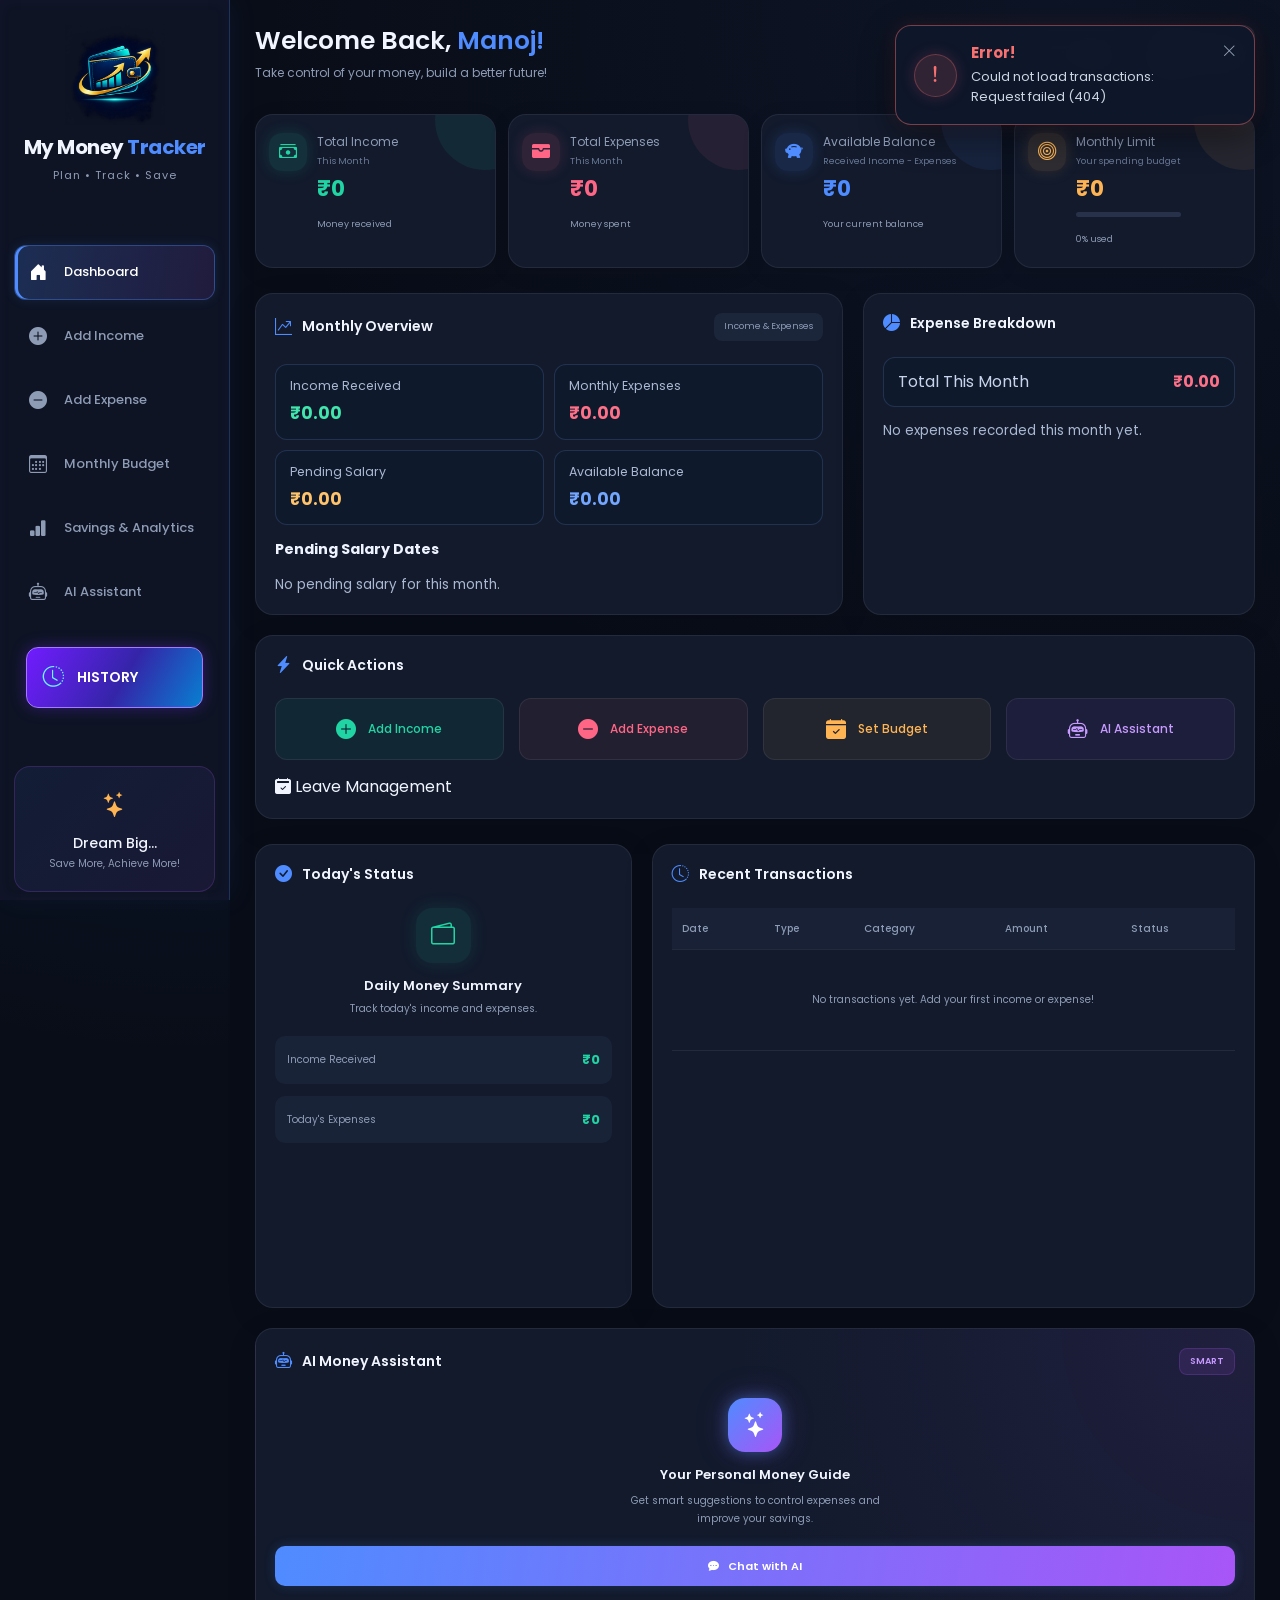
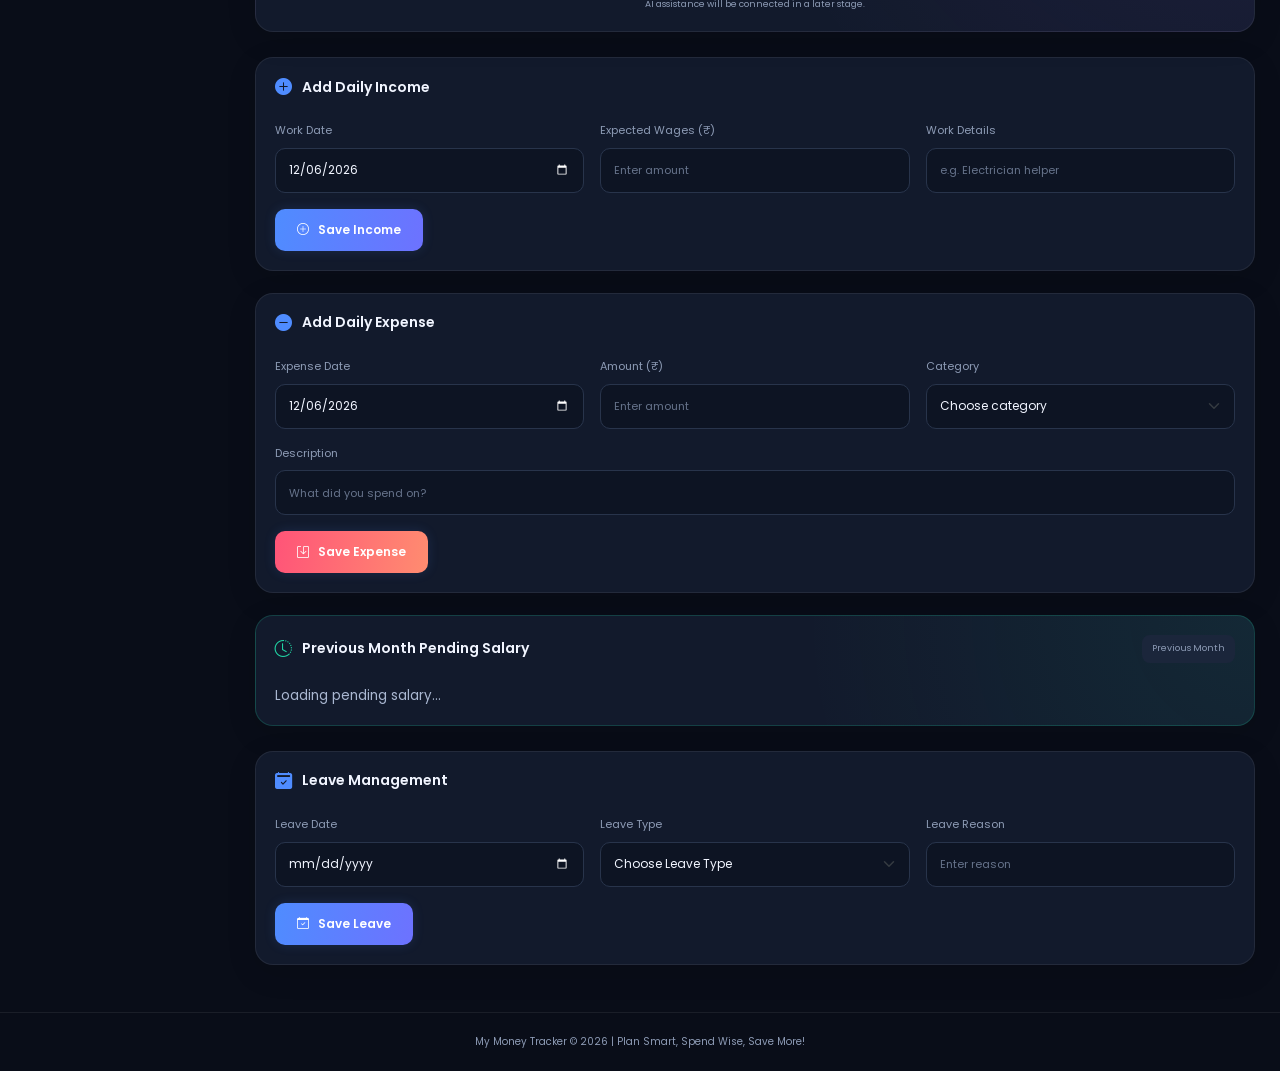
==== index.html @ 8c8cde52 "Update index.html" ====
<!DOCTYPE html>
<html lang="en">

<head>
    <meta charset="UTF-8">
    <meta name="viewport" content="width=device-width, initial-scale=1.0">

    <title>My Money Tracker</title>

    <!-- Website tab icon -->
    <link rel="icon" type="image/png" href="favicon.png">

    <!-- Bootstrap CSS -->
    <link href="https://cdn.jsdelivr.net/npm/bootstrap@5.3.3/dist/css/bootstrap.min.css" rel="stylesheet">

    <!-- Bootstrap Icons -->
    <link rel="stylesheet" href="https://cdn.jsdelivr.net/npm/bootstrap-icons@1.11.3/font/bootstrap-icons.min.css">

    <!-- Custom CSS -->
    <link rel="stylesheet" href="style.css">

    <!-- Sidebar logo styling -->
    <style>
        .brand-logo {
            display: block;
            width: 100px;
            height: 100px;
            max-width: 100%;
            object-fit: contain;
            margin: 0 auto 10px;
        }
    </style>
</head>

<body>

    <div class="app-container">

        <!-- SIDEBAR -->
        <aside class="sidebar">

            <div class="brand">
                <img src="logo.png" alt="My Money Tracker Logo" class="brand-logo">
                <h2>My Money <span>Tracker</span></h2>
                <p>Plan • Track • Save</p>
            </div>

            <nav class="sidebar-nav">

                <a href="#dashboard" class="nav-link active">
                    <i class="bi bi-house-door-fill"></i>
                    <span>Dashboard</span>
                </a>

                <a href="#income" class="nav-link">
                    <i class="bi bi-plus-circle-fill"></i>
                    <span>Add Income</span>
                </a>

                <a href="#expense" class="nav-link">
                    <i class="bi bi-dash-circle-fill"></i>
                    <span>Add Expense</span>
                </a>

                <a href="#budget" class="nav-link">
                    <i class="bi bi-calendar3"></i>
                    <span>Monthly Budget</span>
                </a>

                <a href="#analytics" class="nav-link">
                    <i class="bi bi-bar-chart-fill"></i>
                    <span>Savings & Analytics</span>
                </a>

                <a href="#ai-assistant" class="nav-link">
                    <i class="bi bi-robot"></i>
                    <span>AI Assistant</span>
                </a>

                <!-- MONTHLY HISTORY -->
                <a href="history.html" class="nav-link history-button">
                    <i class="bi bi-clock-history"></i>
                    <span>HISTORY</span>
                </a>

            </nav>


            </nav>

            <div class="sidebar-bottom">
                <i class="bi bi-stars"></i>
                <h5>Dream Big...</h5>
                <p>Save More, Achieve More!</p>
            </div>

        </aside>


        <!-- MAIN CONTENT -->
        <main class="main-content" id="dashboard">

            <!-- HEADER -->
            <header class="topbar">

                <div class="welcome">
                    <h1>Welcome Back, <span>Manoj!</span></h1>
                    <p>Take control of your money, build a better future!</p>
                </div>

                <div class="profile-area">
                    <div class="today-date">
                        <i class="bi bi-calendar-event"></i>
                        <span id="current-date">Today</span>
                    </div>

                    <div class="profile">
                        <i class="bi bi-person-circle"></i>
                        <span>Manoj M</span>
                    </div>
                </div>

            </header>


            <!-- SUMMARY CARDS -->
            <section class="summary-grid">

                <article class="summary-card income-card">
                    <div class="summary-icon">
                        <i class="bi bi-cash-stack"></i>
                    </div>

                    <div class="summary-info">
                        <p>Total Income</p>
                        <small>This Month</small>
                        <h2 id="total-income">₹0</h2>
                        <span>Money received</span>
                    </div>
                </article>


                <article class="summary-card expense-card">
                    <div class="summary-icon">
                        <i class="bi bi-wallet-fill"></i>
                    </div>

                    <div class="summary-info">
                        <p>Total Expenses</p>
                        <small>This Month</small>
                        <h2 id="total-expenses">₹0</h2>
                        <span>Money spent</span>
                    </div>
                </article>


                <article class="summary-card savings-card">
                    <div class="summary-icon">
                        <i class="bi bi-piggy-bank-fill"></i>
                    </div>

                    <div class="summary-info">
                        <p>Available Balance</p>
                        <small>Received Income - Expenses</small>
                        <h2 id="available-balance">₹0</h2>
                        <span>Your current balance</span>
                    </div>
                </article>


                <article class="summary-card budget-card" id="budget">
                    <div class="summary-icon">
                        <i class="bi bi-bullseye"></i>
                    </div>

                    <div class="summary-info">
                        <p>Monthly Limit</p>
                        <small>Your spending budget</small>
                        <h2 id="monthly-limit">₹0</h2>

                        <div class="progress budget-progress">
                            <div class="progress-bar" id="budget-progress-bar" role="progressbar" style="width: 0%"
                                aria-valuenow="0" aria-valuemin="0" aria-valuemax="100">
                            </div>
                        </div>

                        <span id="budget-status">0% used</span>
                    </div>
                </article>

            </section>


            <!-- CHARTS AND QUICK ACTIONS -->
            <section class="middle-grid" id="analytics">

                <article class="panel monthly-panel">

                    <div class="panel-heading">
                        <h3>
                            <i class="bi bi-graph-up-arrow"></i>
                            Monthly Overview
                        </h3>

                        <span class="panel-badge">Income & Expenses</span>
                    </div>

                    <div id="monthly-overview-data" class="analytics-data" aria-live="polite">
                        <!-- Monthly income, expenses, and pending salary dates are rendered here. -->
                    </div>

                </article>


                <article class="panel breakdown-panel">

                    <div class="panel-heading">
                        <h3>
                            <i class="bi bi-pie-chart-fill"></i>
                            Expense Breakdown
                        </h3>
                    </div>

                    <div id="expense-breakdown-data" class="analytics-data" aria-live="polite">
                        <!-- Monthly expense totals by category are rendered here. -->
                    </div>

                </article>


                <article class="panel quick-panel">

                    <div class="panel-heading">
                        <h3>
                            <i class="bi bi-lightning-charge-fill"></i>
                            Quick Actions
                        </h3>
                    </div>

                    <div class="quick-actions">

                        <a href="#income" class="action-button action-income">
                            <i class="bi bi-plus-circle-fill"></i>
                            <span>Add Income</span>
                        </a>

                        <a href="#expense" class="action-button action-expense">
                            <i class="bi bi-dash-circle-fill"></i>
                            <span>Add Expense</span>
                        </a>

                        <a href="#budget" class="action-button action-budget">
                            <i class="bi bi-calendar-check-fill"></i>
                            <span>Set Budget</span>
                        </a>

                        <a href="#ai-assistant" class="action-button action-ai">
                            <i class="bi bi-robot"></i>
                            <span>AI Assistant</span>
                        </a>


                        <a href="#leave-management" class="nav-link">
                            <i class="bi bi-calendar2-check-fill"></i>
                            <span>Leave Management</span>
                        </a>

                    </div>

                </article>

            </section>


            <!-- LOWER SECTION -->
            <section class="bottom-grid">

                <!-- TODAY'S STATUS -->
                <article class="panel status-panel">

                    <div class="panel-heading">
                        <h3>
                            <i class="bi bi-check-circle-fill"></i>
                            Today's Status
                        </h3>
                    </div>

                    <div class="status-content">

                        <div class="status-icon">
                            <i class="bi bi-wallet2"></i>
                        </div>

                        <h4>Daily Money Summary</h4>

                        <p>Track today's income and expenses.</p>

                        <div class="status-details">
                            <div>
                                <span>Income Received</span>
                                <strong id="today-income">₹0</strong>
                            </div>

                            <div>
                                <span>Today's Expenses</span>
                                <strong id="today-expenses">₹0</strong>
                            </div>
                        </div>

                    </div>

                </article>


                <!-- RECENT TRANSACTIONS -->
                <article class="panel transactions-panel">

                    <div class="panel-heading">
                        <h3>
                            <i class="bi bi-clock-history"></i>
                            Recent Transactions
                        </h3>
                    </div>

                    <div class="table-responsive transactions-scroll">

                        <table class="table transaction-table">

                            <thead>
                                <tr>
                                    <th>Date</th>
                                    <th>Type</th>
                                    <th>Category</th>
                                    <th>Amount</th>
                                    <th>Status</th>
                                </tr>
                            </thead>

                            <tbody id="transaction-list">

                                <tr>
                                    <td colspan="5" class="empty-message">
                                        No transactions yet.
                                        Add your first income or expense!
                                    </td>
                                </tr>

                            </tbody>

                        </table>

                    </div>

                </article>


                <!-- AI ASSISTANT -->
                <article class="panel ai-panel" id="ai-assistant">

                    <div class="panel-heading">
                        <h3>
                            <i class="bi bi-robot"></i>
                            AI Money Assistant
                        </h3>

                        <span class="ai-badge">SMART</span>
                    </div>

                    <div class="ai-content">

                        <div class="ai-icon">
                            <i class="bi bi-stars"></i>
                        </div>

                        <h4>Your Personal Money Guide</h4>

                        <p>
                            Get smart suggestions to control expenses
                            and improve your savings.
                        </p>

                        <button type="button" class="ai-chat-button">
                            <i class="bi bi-chat-dots-fill"></i>
                            Chat with AI
                        </button>

                        <small>
                            AI assistance will be connected in a later stage.
                        </small>

                    </div>

                </article>

            </section>


            <!-- ADD INCOME SECTION -->
            <section class="panel form-panel" id="income">

                <div class="panel-heading">
                    <h3>
                        <i class="bi bi-plus-circle-fill"></i>
                        Add Daily Income
                    </h3>
                </div>

                <form id="income-form" class="row g-3">

                    <div class="col-md-4">
                        <label for="income-date" class="form-label">
                            Work Date
                        </label>

                        <input type="date" class="form-control" id="income-date" max="" required>
                    </div>

                    <div class="col-md-4">
                        <label for="income-amount" class="form-label">
                            Expected Wages (₹)
                        </label>

                        <input type="number" class="form-control" id="income-amount" min="1" step="0.01"
                            placeholder="Enter amount" required>
                    </div>

                    <div class="col-md-4">
                        <label for="income-note" class="form-label">
                            Work Details
                        </label>

                        <input type="text" class="form-control" id="income-note" placeholder="e.g. Electrician helper">
                    </div>

                    <div class="col-12">
                        <button type="submit" class="submit-button">
                            <i class="bi bi-plus-circle"></i>
                            Save Income
                        </button>
                    </div>

                </form>

            </section>


            <!-- ADD EXPENSE SECTION -->
            <section class="panel form-panel" id="expense">

                <div class="panel-heading">
                    <h3>
                        <i class="bi bi-dash-circle-fill"></i>
                        Add Daily Expense
                    </h3>
                </div>

                <form id="expense-form" class="row g-3">

                    <div class="col-md-4">
                        <label for="expense-date" class="form-label">
                            Expense Date
                        </label>

                        <input type="date" class="form-control" id="expense-date" required>
                    </div>

                    <div class="col-md-4">
                        <label for="expense-amount" class="form-label">
                            Amount (₹)
                        </label>

                        <input type="number" class="form-control" id="expense-amount" min="1" step="0.01"
                            placeholder="Enter amount" required>
                    </div>

                    <div class="col-md-4">
                        <label for="expense-category" class="form-label">
                            Category
                        </label>

                        <select class="form-select" id="expense-category" required>

                            <option value="">Choose category</option>
                            <option value="Food">Food</option>
                            <option value="Travel">Travel</option>
                            <option value="Tea">Tea & Snacks</option>
                            <option value="Bills">Bills</option>
                            <option value="Shopping">Shopping</option>
                            <option value="Other">Other</option>

                        </select>
                    </div>

                    <div class="col-12">
                        <label for="expense-note" class="form-label">
                            Description
                        </label>

                        <input type="text" class="form-control" id="expense-note" placeholder="What did you spend on?">
                    </div>

                    <div class="col-12">
                        <button type="submit" class="submit-button expense-submit">
                            <i class="bi bi-save"></i>
                            Save Expense
                        </button>
                    </div>

                </form>

            </section>

            <!-- PREVIOUS MONTH PENDING SALARY -->
            <section class="panel previous-pending-panel">

                <div class="panel-heading">
                    <h3>
                        <i class="bi bi-clock-history"></i>
                        Previous Month Pending Salary
                    </h3>

                    <span class="panel-badge" id="previous-month-label">
                        Previous Month
                    </span>
                </div>

                <div id="previous-month-pending-data">
                    <p class="analytics-empty">Loading pending salary...</p>
                </div>

            </section>




            <!-- LEAVE MANAGEMENT SECTION -->
            <section class="panel form-panel" id="leave-management">

                <div class="panel-heading">
                    <h3>
                        <i class="bi bi-calendar2-check-fill"></i>
                        Leave Management
                    </h3>
                </div>

                <form id="leave-form" class="row g-3">

                    <div class="col-md-4">
                        <label for="leave-date" class="form-label">
                            Leave Date
                        </label>
                        <input type="date" class="form-control" id="leave-date" required>
                    </div>

                    <div class="col-md-4">
                        <label for="leave-type" class="form-label">
                            Leave Type
                        </label>
                        <select id="leave-type" class="form-select" required>
                            <option value="">Choose Leave Type</option>
                            <option value="Personal">Personal Leave</option>
                            <option value="Sick">Sick Leave</option>
                            <option value="Festival">Festival Leave</option>
                            <option value="Emergency">Emergency Leave</option>
                            <option value="Other">Other</option>
                        </select>
                    </div>

                    <div class="col-md-4">
                        <label for="leave-reason" class="form-label">
                            Leave Reason
                        </label>
                        <input type="text" id="leave-reason" class="form-control" maxlength="255"
                            placeholder="Enter reason">
                    </div>

                    <div class="col-12">
                        <button type="submit" class="submit-button">
                            <i class="bi bi-calendar-check"></i>
                            Save Leave
                        </button>
                    </div>
                </form>

    </div>

    </section>

    <!-- FOOTER -->
    <footer class="footer">
        <p>
            My Money Tracker &copy; 2026 |
            Plan Smart, Spend Wise, Save More!
        </p>
    </footer>

    </main>

    </div>

    <!-- CUSTOM TOAST NOTIFICATION -->
    <div id="custom-toast" class="custom-toast">

        <div class="toast-icon" id="toast-icon">
            <i class="bi bi-check-lg"></i>
        </div>

        <div class="toast-content">
            <h4 id="toast-title">Success!</h4>
            <p id="toast-message">Leave saved successfully!</p>
        </div>

        <button type="button" class="toast-close" onclick="hideToast()">
            <i class="bi bi-x-lg"></i>
        </button>

        <div class="toast-progress" id="toast-progress"></div>

    </div>


    <!-- Bootstrap JavaScript -->
    <script src="https://cdn.jsdelivr.net/npm/bootstrap@5.3.3/dist/js/bootstrap.bundle.min.js">
    </script>

    <!-- Custom JavaScript -->
    <script src="script.js"></script>

</body>

</html>
---- style.css ----
/* ========================================
   1. GOOGLE FONT
======================================== */

@import url('https://fonts.googleapis.com/css2?family=Poppins:wght@300;400;500;600;700;800&display=swap');


/* ========================================
   2. ROOT VARIABLES
======================================== */

:root {
    --bg-color: #090d18;
    --sidebar-bg: #0e1424;
    --card-bg: #121a2c;
    --card-hover: #19233a;

    --primary: #4f8cff;
    --secondary: #a855f7;
    --green: #21d4a4;
    --red: #ff6685;
    --orange: #ffb454;

    --text-primary: #f1f5ff;
    --text-secondary: #8d9bb5;

    --border-color: rgba(255, 255, 255, 0.07);
}


/* ========================================
   3. GLOBAL STYLES
======================================== */

* {
    margin: 0;
    padding: 0;
    box-sizing: border-box;
}

html {
    scroll-behavior: smooth;
    scroll-padding-top: 25px;
}

body {
    font-family: 'Poppins', sans-serif;
    background: var(--bg-color);
    color: var(--text-primary);
    min-height: 100vh;
    overflow-x: hidden;
}

a {
    text-decoration: none;
    color: inherit;
}

button,
input,
select {
    font-family: inherit;
}

button {
    cursor: pointer;
}

::selection {
    background: var(--primary);
    color: white;
}


/* ========================================
   4. MAIN LAYOUT
======================================== */

.app-container {
    display: flex;
    min-height: 100vh;
}


/* ========================================
   5. SIDEBAR
======================================== */

.sidebar {
    width: 255px;
    min-width: 255px;
    min-height: 100vh;

    background: var(--sidebar-bg);
    border-right: 1px solid var(--border-color);

    padding: 30px 18px;

    display: flex;
    flex-direction: column;

    position: sticky;
    top: 0;
    height: 100vh;

    overflow-y: auto;
    z-index: 100;
}

.brand {
    text-align: center;
    margin-bottom: 45px;
}

.brand-icon {
    display: inline-flex;
    align-items: center;
    justify-content: center;

    width: 58px;
    height: 58px;

    font-size: 27px;
    color: white;

    background: linear-gradient(
        135deg,
        var(--primary),
        var(--secondary)
    );

    border-radius: 18px;

    box-shadow: 0 0 25px rgba(79, 140, 255, 0.25);

    margin-bottom: 15px;
}

.brand h2 {
    font-size: 20px;
    font-weight: 700;
    letter-spacing: -0.5px;
}

.brand h2 span {
    color: var(--primary);
}

.brand p {
    color: var(--text-secondary);
    font-size: 11px;
    margin-top: 7px;
    letter-spacing: 1px;
}

.sidebar-nav {
    display: flex;
    flex-direction: column;
    gap: 9px;
}

.sidebar-nav .nav-link {
    display: flex;
    align-items: center;
    gap: 13px;

    padding: 13px 14px;

    color: var(--text-secondary);
    font-size: 13px;
    font-weight: 500;

    border-radius: 12px;
    border: 1px solid transparent;

    transition: 0.3s ease;
}

.sidebar-nav .nav-link i {
    font-size: 18px;
    min-width: 22px;
}

.sidebar-nav .nav-link:hover {
    color: white;
    background: var(--card-hover);
    transform: translateX(3px);
}

.sidebar-nav .nav-link.active {
    color: white;

    background: linear-gradient(
        100deg,
        rgba(79, 140, 255, 0.22),
        rgba(168, 85, 247, 0.12)
    );

    border-color: rgba(79, 140, 255, 0.25);

    box-shadow: inset 3px 0 0 var(--primary);
}

.sidebar-bottom {
    margin-top: auto;

    padding: 20px 12px;
    margin-top: 40px;

    border: 1px solid rgba(168, 85, 247, 0.2);
    border-radius: 16px;

    text-align: center;

    background: linear-gradient(
        135deg,
        rgba(79, 140, 255, 0.08),
        rgba(168, 85, 247, 0.08)
    );
}

.sidebar-bottom > i {
    color: var(--orange);
    font-size: 25px;
}

.sidebar-bottom h5 {
    font-size: 14px;
    margin: 10px 0 5px;
}

.sidebar-bottom p {
    font-size: 10px;
    color: var(--text-secondary);
    margin-bottom: 0;
}


/* ========================================
   6. MAIN CONTENT
======================================== */

.main-content {
    flex: 1;
    min-width: 0;

    padding: 32px;

    background:
        radial-gradient(
            circle at 80% 0%,
            rgba(79, 140, 255, 0.06),
            transparent 30%
        ),
        var(--bg-color);
}


/* ========================================
   7. TOP HEADER
======================================== */

.topbar {
    display: flex;
    justify-content: space-between;
    align-items: center;
    gap: 20px;

    margin-bottom: 30px;
}

.welcome h1 {
    font-size: 25px;
    font-weight: 600;
    margin-bottom: 8px;
}

.welcome h1 span {
    color: var(--primary);
}

.welcome p {
    color: var(--text-secondary);
    font-size: 12px;
    margin-bottom: 0;
}

.profile-area {
    display: flex;
    align-items: center;
    gap: 18px;
}

.today-date,
.profile {
    display: flex;
    align-items: center;
    gap: 9px;

    padding: 11px 14px;

    border: 1px solid var(--border-color);
    border-radius: 12px;

    background: var(--card-bg);

    font-size: 11px;
    white-space: nowrap;
}

.today-date i {
    color: var(--primary);
    font-size: 16px;
}

.profile i {
    font-size: 23px;
    color: var(--secondary);
}

.profile span {
    font-weight: 500;
}


/* ========================================
   8. SUMMARY CARDS
======================================== */

.summary-grid {
    display: grid;
    grid-template-columns: repeat(4, minmax(0, 1fr));
    gap: 18px;

    margin-bottom: 25px;
}

.summary-card {
    display: flex;
    align-items: flex-start;
    gap: 15px;

    min-width: 0;
    padding: 22px 18px;

    background: var(--card-bg);
    border: 1px solid var(--border-color);
    border-radius: 18px;

    position: relative;
    overflow: hidden;

    transition: 0.3s ease;
}

.summary-card::after {
    content: "";

    position: absolute;
    width: 100px;
    height: 100px;

    right: -40px;
    top: -45px;

    border-radius: 50%;
    opacity: 0.08;
}

.income-card::after {
    background: var(--green);
}

.expense-card::after {
    background: var(--red);
}

.savings-card::after {
    background: var(--primary);
}

.budget-card::after {
    background: var(--orange);
}

.summary-card:hover {
    transform: translateY(-4px);
    border-color: rgba(79, 140, 255, 0.3);

    box-shadow: 0 12px 35px rgba(0, 0, 0, 0.15);
}

.summary-icon {
    display: flex;
    align-items: center;
    justify-content: center;

    width: 43px;
    height: 43px;
    min-width: 43px;

    border-radius: 13px;
    font-size: 20px;
}

.income-card .summary-icon {
    color: var(--green);
    background: rgba(33, 212, 164, 0.12);
}

.expense-card .summary-icon {
    color: var(--red);
    background: rgba(255, 102, 133, 0.12);
}

.savings-card .summary-icon {
    color: var(--primary);
    background: rgba(79, 140, 255, 0.12);
}

.budget-card .summary-icon {
    color: var(--orange);
    background: rgba(255, 180, 84, 0.12);
}

.summary-info {
    min-width: 0;
}

.summary-info > p {
    font-size: 12px;
    color: var(--text-secondary);
    margin-bottom: 4px;
}

.summary-info > small {
    display: block;
    color: #687895;
    font-size: 9px;
    margin-bottom: 8px;
}

.summary-info h2 {
    font-size: clamp(18px, 1.7vw, 25px);
    font-weight: 700;

    margin-bottom: 8px;
    overflow-wrap: anywhere;
}

.income-card h2 {
    color: var(--green);
}

.expense-card h2 {
    color: var(--red);
}

.savings-card h2 {
    color: var(--primary);
}

.budget-card h2 {
    color: var(--orange);
}

.summary-info > span {
    font-size: 9px;
    color: var(--text-secondary);
}

.budget-progress {
    height: 5px;
    width: 100%;
    min-width: 75px;

    margin: 10px 0 8px;

    background: #273149;
    border-radius: 10px;
    overflow: hidden;
}

.budget-progress .progress-bar {
    background: linear-gradient(
        90deg,
        var(--orange),
        var(--red)
    );

    border-radius: 10px;
    transition: width 0.4s ease;
}


/* ========================================
   9. PANELS
======================================== */

.panel {
    min-width: 0;

    padding: 23px;

    background: var(--card-bg);
    border: 1px solid var(--border-color);
    border-radius: 18px;

    transition: border-color 0.3s ease;
}

.panel:hover {
    border-color: rgba(79, 140, 255, 0.2);
}

.panel-heading {
    display: flex;
    justify-content: space-between;
    align-items: center;
    gap: 12px;

    margin-bottom: 23px;
}

.panel-heading h3 {
    display: flex;
    align-items: center;
    gap: 10px;

    font-size: 14px;
    font-weight: 600;
    margin-bottom: 0;
}

.panel-heading h3 i {
    color: var(--primary);
    font-size: 17px;
}

.panel-badge {
    font-size: 9px;
    color: var(--text-secondary);

    padding: 7px 10px;

    background: #1b263b;
    border-radius: 8px;
}


/* ========================================
   10. MIDDLE GRID
======================================== */

.middle-grid {
    display: grid;

    grid-template-columns: minmax(0, 1.5fr) minmax(0, 1fr);
    grid-template-areas:
        "monthly breakdown"
        "quick quick";

    gap: 20px;

    margin-bottom: 25px;
}

.monthly-panel {
    grid-area: monthly;
}

.breakdown-panel {
    grid-area: breakdown;
}

.quick-panel {
    grid-area: quick;
}


/* ========================================
   11. CHART PLACEHOLDERS
======================================== */

.chart-placeholder,
.breakdown-placeholder {
    min-height: 225px;

    display: flex;
    flex-direction: column;
    justify-content: center;
    align-items: center;

    text-align: center;

    border: 1px dashed rgba(141, 155, 181, 0.2);
    border-radius: 14px;

    background: rgba(255, 255, 255, 0.01);
}

.chart-placeholder > i,
.breakdown-placeholder > i {
    font-size: 42px;
    color: var(--primary);

    margin-bottom: 14px;
}

.breakdown-placeholder > i {
    color: var(--secondary);
}

.chart-placeholder p,
.breakdown-placeholder p {
    font-size: 12px;
    color: var(--text-primary);
    margin-bottom: 7px;
}

.chart-placeholder small,
.breakdown-placeholder small {
    font-size: 10px;
    color: var(--text-secondary);
}


/* ========================================
   12. QUICK ACTIONS
======================================== */

.quick-actions {
    display: grid;
    grid-template-columns: repeat(4, minmax(0, 1fr));
    gap: 15px;
}

.action-button {
    display: flex;
    justify-content: center;
    align-items: center;
    gap: 12px;

    padding: 15px;

    border-radius: 12px;
    border: 1px solid var(--border-color);

    font-size: 12px;
    font-weight: 500;

    transition: 0.3s ease;
}

.action-button i {
    font-size: 20px;
}

.action-income {
    color: var(--green);
    background: rgba(33, 212, 164, 0.07);
}

.action-expense {
    color: var(--red);
    background: rgba(255, 102, 133, 0.07);
}

.action-budget {
    color: var(--orange);
    background: rgba(255, 180, 84, 0.07);
}

.action-ai {
    color: #c69aff;
    background: rgba(168, 85, 247, 0.08);
}

.action-button:hover {
    transform: translateY(-3px);
    filter: brightness(1.25);
    border-color: currentColor;
}



/* ========================================
   13. BOTTOM GRID
======================================== */

.bottom-grid {
    display: grid;

    grid-template-columns: minmax(0, 1fr) minmax(0, 1.6fr);

    grid-template-areas:
        "status transactions"
        "ai ai";

    gap: 20px;
    margin-bottom: 25px;

    align-items: start;
}

.status-panel {
    grid-area: status;
}

.transactions-panel {
    grid-area: transactions;

    align-self: start;
    min-width: 0;
}

.ai-panel {
    grid-area: ai;
    width: 100%;
}



/* ========================================
   14. TODAY'S STATUS
======================================== */

.status-panel {
    grid-area: status;
    align-self: stretch !important;
    height: 100%;
    min-height: 100%;
    display: flex;
    flex-direction: column;
}

.status-content {
    text-align: center;

    flex: 1;
    height: 100%;

    display: flex;
    flex-direction: column;
}

.status-icon {
    display: flex;
    align-items: center;
    justify-content: center;

    width: 55px;
    height: 55px;
    flex-shrink: 0;

    margin: 0 auto 15px;

    border-radius: 16px;

    color: var(--green);
    background: rgba(33, 212, 164, 0.1);

    font-size: 24px;
}

.status-content h4 {
    font-size: 13px;
    font-weight: 600;
    margin-bottom: 8px;
}

.status-content > p {
    font-size: 10px;
    color: var(--text-secondary);
    margin-bottom: 20px;
}

.status-details {
    display: flex;
    flex-direction: column;
    gap: 12px;

    text-align: left;

    flex: 1;
}

.status-details > div {
    display: flex;
    justify-content: space-between;
    align-items: center;
    gap: 10px;

    padding: 14px 12px;

    background: #192338;
    border-radius: 10px;
}

.status-details span {
    font-size: 10px;
    color: var(--text-secondary);
}

.status-details strong {
    font-size: 13px;
    color: var(--green);
}


/* ========================================
   BOTTOM GRID - HEIGHT ADJUSTMENT
======================================== */

.bottom-grid {
    align-items: stretch;
}

.status-panel {
    align-self: stretch !important;
}


/* ========================================
   15. TRANSACTIONS TABLE
======================================== */

.transaction-table {
    margin-bottom: 0;

    --bs-table-bg: transparent;
    --bs-table-color: var(--text-primary);
    --bs-table-border-color: var(--border-color);
}

.transaction-table thead th {
    padding: 13px 10px;

    color: var(--text-secondary);
    font-size: 10px;
    font-weight: 500;

    background: #182136;

    border-bottom: 1px solid var(--border-color);
    white-space: nowrap;
}

.transaction-table tbody td {
    padding: 15px 10px;

    font-size: 10px;
    vertical-align: middle;
}

.transaction-table tbody tr:hover > * {
    --bs-table-bg: rgba(79, 140, 255, 0.04);
    color: var(--text-primary);
}

.transaction-table .empty-message {
    padding: 40px 15px;

    text-align: center;
    color: var(--text-secondary);
    line-height: 2;
}


/* Recent Transactions - Full Height */
.transactions-panel .table-responsive {
    flex: 1;
    min-height: 350px;
    max-height: 100%;
    overflow-y: auto;
    overflow-x: auto;
}


/* Recent Transactions Scroll */

.transactions-panel .table-responsive {
    height: 380px;
    max-height: 380px;
    overflow-y: auto;
    overflow-x: auto;
}

.transactions-panel .transaction-table thead th {
    position: sticky;
    top: 0;
    z-index: 5;
}



/* ========================================
   RECENT TRANSACTIONS - FIXED SCROLL
======================================== */

.transactions-panel {
    align-self: start;
    min-height: 0;
}

.transactions-panel .transactions-scroll {
    height: 380px;
    max-height: 380px;
    overflow-y: auto !important;
    overflow-x: auto;
    position: relative;
}

/* Sticky Table Header */
.transactions-panel .transaction-table thead th {
    position: sticky;
    top: 0;
    z-index: 5;
}

/* Scrollbar */
.transactions-panel .transactions-scroll::-webkit-scrollbar {
    width: 6px;
}

.transactions-panel .transactions-scroll::-webkit-scrollbar-thumb {
    background: #3b4963;
    border-radius: 10px;
}

.transactions-panel .transactions-scroll::-webkit-scrollbar-thumb:hover {
    background: #4f8cff;
}

.transactions-panel .transactions-scroll::-webkit-scrollbar-track {
    background: transparent;
}

/* Keep Table Heading Visible */
.transactions-panel .transaction-table thead th {
    position: sticky;
    top: 0;
    z-index: 2;
}


/* ========================================
   16. AI ASSISTANT
======================================== */

.ai-panel {
    background:
        radial-gradient(
            circle at 100% 0%,
            rgba(168, 85, 247, 0.09),
            transparent 50%
        ),
        var(--card-bg);
}

.ai-badge {
    font-size: 9px;
    font-weight: 600;

    padding: 6px 10px;

    color: #c69aff;
    background: rgba(168, 85, 247, 0.12);

    border: 1px solid rgba(168, 85, 247, 0.2);
    border-radius: 8px;
}

.ai-content {
    text-align: center;
}

.ai-icon {
    display: flex;
    align-items: center;
    justify-content: center;

    width: 54px;
    height: 54px;

    margin: 0 auto 15px;

    font-size: 25px;
    color: white;

    background: linear-gradient(
        135deg,
        var(--primary),
        var(--secondary)
    );

    border-radius: 17px;

    box-shadow: 0 0 25px rgba(168, 85, 247, 0.2);
}

.ai-content h4 {
    font-size: 13px;
    font-weight: 600;
    margin-bottom: 9px;
}

.ai-content > p {
    max-width: 260px;

    margin: 0 auto 18px;

    color: var(--text-secondary);
    font-size: 10px;
    line-height: 1.8;
}

.ai-chat-button {
    display: inline-flex;
    align-items: center;
    justify-content: center;
    gap: 9px;

    width: 100%;
    padding: 12px;

    color: white;
    font-size: 11px;
    font-weight: 600;

    background: linear-gradient(
        100deg,
        var(--primary),
        var(--secondary)
    );

    border: none;
    border-radius: 10px;

    transition: 0.3s ease;
}

.ai-chat-button:hover {
    transform: translateY(-2px);

    box-shadow: 0 5px 20px rgba(79, 140, 255, 0.25);
}

.ai-content > small {
    display: block;

    margin-top: 12px;

    font-size: 9px;
    color: var(--text-secondary);
}


/* ========================================
   17. FORMS
======================================== */

.form-panel {
    margin-bottom: 22px;
    scroll-margin-top: 25px;
}

.form-panel .panel-heading {
    margin-bottom: 25px;
}

.form-panel .form-label {
    display: block;

    color: var(--text-secondary);
    font-size: 11px;
    margin-bottom: 9px;
}

.form-panel .form-control,
.form-panel .form-select {
    min-height: 45px;

    padding: 11px 13px;

    color: var(--text-primary);
    font-size: 12px;

    background-color: #0d1423;

    border: 1px solid #28344b;
    border-radius: 10px;
}

.form-panel .form-control::placeholder {
    color: #66738b;
    font-size: 11px;
}

.form-panel .form-control:focus,
.form-panel .form-select:focus {
    color: white;

    background-color: #0d1423;

    border-color: var(--primary);

    box-shadow: 0 0 0 3px rgba(79, 140, 255, 0.12);
}

.form-panel .form-select option {
    background: #121a2c;
    color: white;
}

.form-panel input[type="date"] {
    color-scheme: dark;
}

.submit-button {
    display: inline-flex;
    align-items: center;
    justify-content: center;
    gap: 9px;

    padding: 12px 22px;

    color: white;
    font-size: 12px;
    font-weight: 600;

    background: linear-gradient(
        100deg,
        var(--primary),
        #6d72ff
    );

    border: none;
    border-radius: 10px;

    transition: 0.3s ease;
}

.submit-button:hover {
    transform: translateY(-2px);
    box-shadow: 0 5px 20px rgba(79, 140, 255, 0.2);
}

.expense-submit {
    background: linear-gradient(
        100deg,
        #ff5478,
        #ff8c70
    );
}


/* ========================================
   18. FOOTER
======================================== */

.footer {
    padding: 20px 10px;
    text-align: center;

    border-top: 1px solid var(--border-color);
}

.footer p {
    margin-bottom: 0;

    color: var(--text-secondary);
    font-size: 10px;
    line-height: 1.8;
}


/* ========================================
   19. SCROLLBAR
======================================== */

::-webkit-scrollbar {
    width: 7px;
    height: 7px;
}

::-webkit-scrollbar-track {
    background: var(--bg-color);
}

::-webkit-scrollbar-thumb {
    background: #303c55;
    border-radius: 10px;
}

::-webkit-scrollbar-thumb:hover {
    background: var(--primary);
}


/* ========================================
   20. RESPONSIVE: LAPTOP
======================================== */

@media (max-width: 1400px) {

    .main-content {
        padding: 25px;
    }

    .sidebar {
        width: 230px;
        min-width: 230px;
        padding: 25px 14px;
    }

    .summary-grid {
        gap: 12px;
    }

    .summary-card {
        gap: 10px;
        padding: 18px 13px;
    }

    .summary-icon {
        width: 38px;
        height: 38px;
        min-width: 38px;
        font-size: 18px;
    }

    .panel {
        padding: 19px;
    }
}


/* ========================================
   21. RESPONSIVE: TABLET / SMALL LAPTOP
======================================== */

@media (max-width: 1100px) {

    .summary-grid {
        grid-template-columns: repeat(2, minmax(0, 1fr));
    }

    .middle-grid {
        grid-template-columns: minmax(0, 1fr);
        grid-template-areas:
            "monthly"
            "breakdown"
            "quick";
    }

    .bottom-grid {
        grid-template-columns: minmax(0, 1fr);
        grid-template-areas:
            "status"
            "transactions"
            "ai";
    }

    .summary-info h2 {
        font-size: 23px;
    }

    .quick-actions {
        grid-template-columns: repeat(2, minmax(0, 1fr));
    }
}


/* ========================================
   22. RESPONSIVE: TABLET
======================================== */

@media (max-width: 800px) {

    .app-container {
        flex-direction: column;
    }

    .sidebar {
        position: relative;

        width: 100%;
        min-width: 0;
        height: auto;
        min-height: auto;

        padding: 18px;

        border-right: none;
        border-bottom: 1px solid var(--border-color);
    }

    .brand {
        margin-bottom: 20px;
    }

    .brand-icon {
        width: 45px;
        height: 45px;

        margin-bottom: 8px;
        font-size: 22px;
        border-radius: 13px;
    }

    .brand h2 {
        font-size: 18px;
    }

    .sidebar-nav {
        flex-direction: row;
        flex-wrap: wrap;
        justify-content: center;
        gap: 7px;
    }

    .sidebar-nav .nav-link {
        padding: 10px 12px;
        font-size: 11px;
    }

    .sidebar-nav .nav-link:hover {
        transform: none;
    }

    .sidebar-bottom {
        display: none;
    }

    .main-content {
        padding: 22px;
    }

    .topbar {
        align-items: flex-start;
        flex-direction: column;
    }

    .profile-area {
        flex-wrap: wrap;
    }

    .welcome h1 {
        font-size: 23px;
    }
}


/* ========================================
   23. RESPONSIVE: MOBILE
======================================== */

@media (max-width: 500px) {

    .main-content {
        padding: 15px;
    }

    .sidebar {
        padding: 15px 10px;
    }

    .sidebar-nav {
        display: grid;
        grid-template-columns: repeat(2, minmax(0, 1fr));
    }

    .sidebar-nav .nav-link {
        padding: 11px 9px;
        gap: 8px;
        font-size: 10px;
    }

    .sidebar-nav .nav-link i {
        font-size: 15px;
        min-width: 17px;
    }

    .welcome h1 {
        font-size: 20px;
    }

    .welcome p {
        font-size: 10px;
        line-height: 1.8;
    }

    .profile-area {
        gap: 8px;
    }

    .today-date,
    .profile {
        padding: 9px 10px;
        font-size: 10px;
    }

    .summary-grid {
        grid-template-columns: minmax(0, 1fr);
        gap: 12px;
    }

    .summary-card {
        padding: 17px;
        gap: 14px;
    }

    .summary-info h2 {
        font-size: 23px;
    }

    .panel {
        padding: 16px;
        border-radius: 15px;
    }

    .panel-heading h3 {
        font-size: 12px;
    }

    .panel-badge {
        font-size: 8px;
        padding: 6px 7px;
    }

    .chart-placeholder,
    .breakdown-placeholder {
        min-height: 180px;
    }

    .quick-actions {
        grid-template-columns: minmax(0, 1fr);
        gap: 10px;
    }

    .action-button {
        justify-content: flex-start;
        padding: 13px;
    }

    .transaction-table thead th,
    .transaction-table tbody td {
        padding: 12px 9px;
        font-size: 10px;
    }

    .status-details > div {
        padding: 11px;
    }

    .footer p {
        font-size: 9px;
    }
}



/* =========================================
   NEON GLOW EFFECTS
========================================= */

/* Background Glow */
body {
    background:
        radial-gradient(
            circle at 15% 10%,
            rgba(0, 153, 255, 0.12),
            transparent 30%
        ),
        radial-gradient(
            circle at 85% 25%,
            rgba(168, 85, 247, 0.12),
            transparent 30%
        ),
        #090d18;
}

/* Sidebar Neon Border */
.sidebar {
    border-right: 1px solid rgba(79, 140, 255, 0.25);

    box-shadow:
        5px 0 25px rgba(79, 140, 255, 0.06),
        inset -1px 0 15px rgba(168, 85, 247, 0.04);
}

/* Logo Glow */
.brand-icon {
    box-shadow:
        0 0 12px rgba(79, 140, 255, 0.6),
        0 0 30px rgba(168, 85, 247, 0.35);
}

/* Active Navigation Glow */
.sidebar-nav .nav-link.active {
    box-shadow:
        inset 3px 0 0 #4f8cff,
        0 0 12px rgba(79, 140, 255, 0.12);

    border-color: rgba(79, 140, 255, 0.35);
}

/* Navigation Hover Glow */
.sidebar-nav .nav-link:hover {
    box-shadow: 0 0 15px rgba(79, 140, 255, 0.12);
}

/* Summary Cards */
.summary-card {
    transition:
        transform 0.3s ease,
        box-shadow 0.3s ease,
        border-color 0.3s ease;

    box-shadow:
        0 5px 20px rgba(0, 0, 0, 0.12);
}

/* Income Glow */
.income-card:hover {
    border-color: rgba(33, 212, 164, 0.6);

    box-shadow:
        0 0 12px rgba(33, 212, 164, 0.15),
        0 0 30px rgba(33, 212, 164, 0.08);
}

/* Expense Glow */
.expense-card:hover {
    border-color: rgba(255, 102, 133, 0.6);

    box-shadow:
        0 0 12px rgba(255, 102, 133, 0.15),
        0 0 30px rgba(255, 102, 133, 0.08);
}

/* Balance Glow */
.savings-card:hover {
    border-color: rgba(79, 140, 255, 0.7);

    box-shadow:
        0 0 12px rgba(79, 140, 255, 0.2),
        0 0 30px rgba(79, 140, 255, 0.1);
}

/* Budget Glow */
.budget-card:hover {
    border-color: rgba(255, 180, 84, 0.6);

    box-shadow:
        0 0 12px rgba(255, 180, 84, 0.15),
        0 0 30px rgba(255, 180, 84, 0.08);
}

/* Icon Glow */
.income-card .summary-icon {
    box-shadow: 0 0 15px rgba(33, 212, 164, 0.15);
}

.expense-card .summary-icon {
    box-shadow: 0 0 15px rgba(255, 102, 133, 0.15);
}

.savings-card .summary-icon {
    box-shadow: 0 0 15px rgba(79, 140, 255, 0.18);
}

.budget-card .summary-icon {
    box-shadow: 0 0 15px rgba(255, 180, 84, 0.15);
}

/* Panel Glow */
.panel {
    box-shadow:
        0 8px 30px rgba(0, 0, 0, 0.12);

    transition:
        border-color 0.3s ease,
        box-shadow 0.3s ease;
}

.panel:hover {
    box-shadow:
        0 0 15px rgba(79, 140, 255, 0.07),
        0 10px 35px rgba(0, 0, 0, 0.18);
}

/* Quick Action Glow */
.action-button {
    transition:
        transform 0.3s ease,
        box-shadow 0.3s ease,
        border-color 0.3s ease;
}

.action-income:hover {
    box-shadow: 0 0 20px rgba(33, 212, 164, 0.2);
}

.action-expense:hover {
    box-shadow: 0 0 20px rgba(255, 102, 133, 0.2);
}

.action-budget:hover {
    box-shadow: 0 0 20px rgba(255, 180, 84, 0.2);
}

.action-ai:hover {
    box-shadow: 0 0 20px rgba(168, 85, 247, 0.25);
}

/* AI Assistant Glow */
.ai-icon {
    box-shadow:
        0 0 15px rgba(79, 140, 255, 0.45),
        0 0 35px rgba(168, 85, 247, 0.2);
}

.ai-panel:hover {
    border-color: rgba(168, 85, 247, 0.4);

    box-shadow:
        0 0 20px rgba(168, 85, 247, 0.1),
        0 10px 35px rgba(0, 0, 0, 0.2);
}

/* AI Button Glow */
.ai-chat-button {
    box-shadow:
        0 0 12px rgba(79, 140, 255, 0.2);

    transition:
        transform 0.3s ease,
        box-shadow 0.3s ease;
}

.ai-chat-button:hover {
    box-shadow:
        0 0 15px rgba(79, 140, 255, 0.45),
        0 0 30px rgba(168, 85, 247, 0.2);
}

/* Form Focus Glow */
.form-panel .form-control:focus,
.form-panel .form-select:focus {
    border-color: #4f8cff;

    box-shadow:
        0 0 0 3px rgba(79, 140, 255, 0.12),
        0 0 15px rgba(79, 140, 255, 0.12);
}

/* Submit Button Glow */
.submit-button {
    box-shadow:
        0 0 12px rgba(79, 140, 255, 0.15);
}

.submit-button:hover {
    box-shadow:
        0 0 15px rgba(79, 140, 255, 0.4),
        0 0 30px rgba(79, 140, 255, 0.15);
}

.expense-submit:hover {
    box-shadow:
        0 0 15px rgba(255, 102, 133, 0.35),
        0 0 30px rgba(255, 102, 133, 0.12);
}

/* Budget Progress Glow */
.budget-progress .progress-bar {
    box-shadow:
        0 0 10px rgba(255, 180, 84, 0.45);
}

/* Status Icon Glow */
.status-icon {
    box-shadow:
        0 0 18px rgba(33, 212, 164, 0.12);
}

/* Table Hover Glow */
.transaction-table tbody tr:hover > * {
    box-shadow:
        inset 0 0 15px rgba(79, 140, 255, 0.04);
}

/* Smooth Glowing Borders */
.summary-card,
.panel,
.sidebar-nav .nav-link,
.action-button {
    -webkit-tap-highlight-color: transparent;
}

/* Respect reduced motion preference */
@media (prefers-reduced-motion: reduce) {
    *,
    *::before,
    *::after {
        animation-duration: 0.01ms !important;
        transition-duration: 0.01ms !important;
    }
}


/* ========================================
   NEON TOAST NOTIFICATIONS
======================================== */

.toast-container-custom {
    position: fixed;
    top: 22px;
    right: 22px;
    z-index: 99999;
    display: flex;
    flex-direction: column;
    gap: 12px;
    width: min(360px, calc(100vw - 30px));
    pointer-events: none;
}

.custom-toast {
    --toast-color: #21d4a4;
    position: relative;
    display: flex;
    align-items: flex-start;
    gap: 13px;
    padding: 17px;
    overflow: hidden;
    color: #f1f5ff;
    background: rgba(18, 26, 44, 0.97);
    border: 1px solid color-mix(in srgb, var(--toast-color), transparent 45%);
    border-radius: 15px;
    box-shadow:
        0 0 15px color-mix(in srgb, var(--toast-color), transparent 83%),
        0 12px 35px rgba(0, 0, 0, 0.4);
    backdrop-filter: blur(15px);
    pointer-events: auto;
    animation: toastEnter 0.35s ease both;
}

.custom-toast.success { --toast-color: #21d4a4; }
.custom-toast.error   { --toast-color: #ff6685; }
.custom-toast.warning { --toast-color: #ffb454; }
.custom-toast.info    { --toast-color: #4f8cff; }

.toast-icon {
    display: flex;
    align-items: center;
    justify-content: center;
    flex: 0 0 38px;
    width: 38px;
    height: 38px;
    color: var(--toast-color);
    background: color-mix(in srgb, var(--toast-color), transparent 88%);
    border-radius: 11px;
    font-size: 20px;
    box-shadow: 0 0 15px color-mix(in srgb, var(--toast-color), transparent 82%);
}

.toast-message {
    flex: 1;
    min-width: 0;
}

.toast-message strong {
    display: block;
    margin-bottom: 4px;
    font-size: 13px;
    color: var(--toast-color);
}

.toast-message p {
    margin: 0;
    color: #c0cbe0;
    font-size: 11px;
    line-height: 1.7;
    overflow-wrap: anywhere;
}

.toast-close {
    padding: 0 0 0 5px;
    color: #8d9bb5;
    background: transparent;
    border: 0;
    font-size: 20px;
    line-height: 1;
}

.toast-close:hover { color: white; }

.toast-progress {
    position: absolute;
    bottom: 0;
    left: 0;
    width: 100%;
    height: 3px;
    background: var(--toast-color);
    transform-origin: left;
    animation: toastProgress 4s linear forwards;
    box-shadow: 0 0 10px var(--toast-color);
}

.custom-toast.toast-leaving {
    animation: toastLeave 0.25s ease forwards;
}

@keyframes toastEnter {
    from { opacity: 0; transform: translateX(35px) scale(0.96); }
    to   { opacity: 1; transform: translateX(0) scale(1); }
}

@keyframes toastLeave {
    to { opacity: 0; transform: translateX(30px) scale(0.96); }
}

@keyframes toastProgress {
    from { transform: scaleX(1); }
    to   { transform: scaleX(0); }
}

/* ========================================
   NEON CONFIRMATION POPUP
======================================== */

.neon-modal-overlay {
    position: fixed;
    inset: 0;
    z-index: 100000;
    display: flex;
    align-items: center;
    justify-content: center;
    padding: 20px;
    background: rgba(3, 7, 17, 0.78);
    backdrop-filter: blur(9px);
    animation: modalFadeIn 0.2s ease;
}

.neon-modal {
    width: min(420px, 100%);
    padding: 27px;
    color: #f1f5ff;
    text-align: center;
    background:
        radial-gradient(circle at 50% 0%, rgba(79, 140, 255, 0.14), transparent 55%),
        #121a2c;
    border: 1px solid rgba(79, 140, 255, 0.45);
    border-radius: 22px;
    box-shadow:
        0 0 20px rgba(79, 140, 255, 0.15),
        0 0 55px rgba(168, 85, 247, 0.10),
        0 25px 70px rgba(0, 0, 0, 0.5);
    animation: modalPopIn 0.25s ease;
}

.neon-modal-icon {
    display: flex;
    align-items: center;
    justify-content: center;
    width: 65px;
    height: 65px;
    margin: 0 auto 17px;
    color: #8cb6ff;
    background: rgba(79, 140, 255, 0.12);
    border: 1px solid rgba(79, 140, 255, 0.3);
    border-radius: 20px;
    font-size: 29px;
    box-shadow: 0 0 25px rgba(79, 140, 255, 0.18);
}

.neon-modal h3 {
    margin: 0 0 10px;
    font-size: 19px;
    font-weight: 700;
}

.neon-modal > p {
    margin: 0 auto 23px;
    color: #aab7ce;
    font-size: 12px;
    line-height: 1.9;
    overflow-wrap: anywhere;
}

.neon-modal-actions {
    display: flex;
    flex-wrap: wrap;
    justify-content: center;
    gap: 10px;
}

.neon-modal-btn {
    flex: 1 1 115px;
    min-height: 43px;
    padding: 11px 15px;
    border: 1px solid transparent;
    border-radius: 10px;
    color: white;
    font: inherit;
    font-size: 11px;
    font-weight: 600;
    transition: 0.25s ease;
}

.neon-modal-btn:hover {
    transform: translateY(-2px);
    filter: brightness(1.15);
}

.neon-btn-primary {
    background: linear-gradient(110deg, #4f8cff, #8a5cf6);
    box-shadow: 0 0 18px rgba(79, 140, 255, 0.2);
}

.neon-btn-success {
    background: linear-gradient(110deg, #0eae83, #21d4a4);
    box-shadow: 0 0 16px rgba(33, 212, 164, 0.18);
}

.neon-btn-danger {
    background: linear-gradient(110deg, #e94d73, #ff6685);
    box-shadow: 0 0 16px rgba(255, 102, 133, 0.18);
}

.neon-btn-secondary {
    color: #c5d0e4;
    background: #202b40;
    border-color: #35425c;
}

.neon-btn-warning {
    color: #211605;
    background: linear-gradient(110deg, #ffb454, #ffd080);
}

@keyframes modalFadeIn {
    from { opacity: 0; }
    to   { opacity: 1; }
}

@keyframes modalPopIn {
    from { opacity: 0; transform: translateY(12px) scale(0.96); }
    to   { opacity: 1; transform: translateY(0) scale(1); }
}

/* Keyboard focus */
.neon-modal-btn:focus-visible,
.toast-close:focus-visible {
    outline: 2px solid #a855f7;
    outline-offset: 3px;
}

@media (max-width: 500px) {
    .toast-container-custom {
        top: 12px;
        right: 15px;
    }

    .neon-modal {
        padding: 22px 17px;
    }

    .neon-modal h3 {
        font-size: 17px;
    }
}

@media (prefers-reduced-motion: reduce) {
    .custom-toast,
    .neon-modal-overlay,
    .neon-modal,
    .toast-progress {
        animation: none !important;
    }
}


/* ========================================
   NEON SET BUDGET MODAL
======================================== */

.budget-modal-overlay {
    position: fixed;
    inset: 0;
    z-index: 99999;

    display: flex;
    align-items: center;
    justify-content: center;

    padding: 20px;
    background: rgba(4, 8, 20, 0.82);
    backdrop-filter: blur(10px);
    -webkit-backdrop-filter: blur(10px);

    animation: budgetOverlayIn 0.25s ease;
}

.budget-modal {
    position: relative;
    width: 100%;
    max-width: 430px;
    padding: 30px;

    overflow: hidden;
    border-radius: 22px;

    background: linear-gradient(
        145deg,
        #151c31 0%,
        #0c1222 100%
    );

    border: 1px solid rgba(0, 245, 212, 0.35);

    box-shadow:
        0 0 20px rgba(0, 245, 212, 0.10),
        0 0 60px rgba(0, 245, 212, 0.08),
        0 25px 80px rgba(0, 0, 0, 0.55);

    color: #f3f7ff;

    animation: budgetModalIn 0.3s ease;
}

.budget-modal::before {
    content: "";
    position: absolute;
    top: 0;
    left: 12%;
    width: 76%;
    height: 2px;

    background: linear-gradient(
        90deg,
        transparent,
        #00f5d4,
        #8b5cf6,
        transparent
    );

    box-shadow: 0 0 15px rgba(0, 245, 212, 0.6);
}

.budget-modal-close {
    position: absolute;
    top: 15px;
    right: 16px;

    width: 34px;
    height: 34px;
    border: 1px solid rgba(255, 255, 255, 0.10);
    border-radius: 10px;

    color: #aab5cc;
    background: rgba(255, 255, 255, 0.04);

    font-size: 23px;
    line-height: 1;
    cursor: pointer;

    transition: 0.2s ease;
}

.budget-modal-close:hover {
    color: #ffffff;
    background: rgba(255, 76, 112, 0.18);
    border-color: #ff4c70;
}

.budget-modal-icon {
    width: 62px;
    height: 62px;
    margin-bottom: 19px;

    display: flex;
    align-items: center;
    justify-content: center;

    border-radius: 18px;

    color: #00f5d4;
    font-size: 27px;

    background: rgba(0, 245, 212, 0.09);
    border: 1px solid rgba(0, 245, 212, 0.25);

    box-shadow: 0 0 25px rgba(0, 245, 212, 0.10);
}

.budget-modal h2 {
    margin: 0 0 8px;

    color: #f3f7ff;
    font-size: 25px;
    font-weight: 750;
    letter-spacing: -0.5px;
}

.budget-modal-description {
    margin: 0 0 24px;

    color: #9ba8c2;
    font-size: 14px;
    line-height: 1.6;
}

.budget-current-card {
    margin-bottom: 23px;
    padding: 15px 17px;

    display: flex;
    align-items: center;
    justify-content: space-between;
    gap: 12px;

    background: rgba(255, 255, 255, 0.035);
    border: 1px solid rgba(255, 255, 255, 0.09);
    border-radius: 14px;
}

.budget-current-label {
    color: #9ba8c2;
    font-size: 13px;
}

.budget-current-value {
    color: #00f5d4;
    font-size: 17px;
    font-weight: 750;
}

.budget-input-label {
    display: block;
    margin-bottom: 9px;

    color: #e7edfb;
    font-size: 14px;
    font-weight: 650;
}

.budget-input-wrapper {
    display: flex;
    align-items: center;
    gap: 12px;

    padding: 0 16px;
    min-height: 58px;

    border: 1px solid rgba(0, 245, 212, 0.28);
    border-radius: 13px;

    background: rgba(3, 9, 22, 0.75);

    transition:
        border-color 0.2s ease,
        box-shadow 0.2s ease;
}

.budget-input-wrapper:focus-within {
    border-color: #00f5d4;
    box-shadow:
        0 0 0 3px rgba(0, 245, 212, 0.09),
        0 0 20px rgba(0, 245, 212, 0.08);
}

.budget-currency-symbol {
    color: #00f5d4;
    font-size: 23px;
    font-weight: 700;
}

.budget-input {
    width: 100%;
    min-width: 0;
    padding: 15px 0;

    border: none;
    outline: none;

    color: #ffffff;
    background: transparent;

    font-size: 21px;
    font-weight: 700;
    font-family: inherit;
}

.budget-input::placeholder {
    color: #65718a;
    font-size: 16px;
    font-weight: 400;
}

.budget-input::-webkit-inner-spin-button,
.budget-input::-webkit-outer-spin-button {
    margin: 0;
    -webkit-appearance: none;
}

.budget-input[type="number"] {
    appearance: textfield;
    -moz-appearance: textfield;
}

.budget-input-hint {
    margin: 9px 0 0;

    color: #7e8ba5;
    font-size: 12px;
}

.budget-modal-error {
    margin: 12px 0 0;
    color: #ff6685;
    font-size: 13px;
    line-height: 1.5;
}

.budget-modal-actions {
    display: flex;
    gap: 12px;
    margin-top: 26px;
}

.budget-modal-btn {
    flex: 1;
    min-height: 48px;
    padding: 12px 16px;

    border: 1px solid transparent;
    border-radius: 12px;

    font-family: inherit;
    font-size: 14px;
    font-weight: 700;

    cursor: pointer;
    transition: all 0.2s ease;
}

.budget-cancel-btn {
    color: #c2cbe0;
    background: rgba(255, 255, 255, 0.045);
    border-color: rgba(255, 255, 255, 0.12);
}

.budget-cancel-btn:hover {
    color: #ffffff;
    background: rgba(255, 255, 255, 0.09);
}

.budget-save-btn {
    color: #07131d;
    background: linear-gradient(100deg, #00f5d4, #65f7b7);

    box-shadow: 0 0 18px rgba(0, 245, 212, 0.12);
}

.budget-save-btn:hover {
    transform: translateY(-2px);
    box-shadow: 0 5px 25px rgba(0, 245, 212, 0.25);
}

.budget-modal-btn:focus-visible,
.budget-modal-close:focus-visible {
    outline: 2px solid #00f5d4;
    outline-offset: 3px;
}

@keyframes budgetOverlayIn {
    from { opacity: 0; }
    to { opacity: 1; }
}

@keyframes budgetModalIn {
    from {
        opacity: 0;
        transform: translateY(15px) scale(0.97);
    }
    to {
        opacity: 1;
        transform: translateY(0) scale(1);
    }
}

@media (max-width: 480px) {
    .budget-modal {
        padding: 25px 20px;
        border-radius: 19px;
    }

    .budget-modal h2 {
        font-size: 22px;
    }

    .budget-modal-actions {
        gap: 9px;
    }

    .budget-modal-btn {
        padding: 11px 10px;
        font-size: 13px;
    }
}

@media (prefers-reduced-motion: reduce) {
    .budget-modal-overlay,
    .budget-modal {
        animation: none;
    }

    .budget-modal-btn {
        transition: none;
    }
}



/* Keep input dark when focused */
input,
textarea,
select {
    background-color: #0d1525;
    color: #ffffff;
    border: 1px solid #293750;
    outline: none;
}

/* Prevent white background on click/focus */
input:focus,
textarea:focus,
select:focus {
    background-color: #0d1525;
    color: #ffffff;
    border-color: #4f80ff;
    outline: none;
    box-shadow: 0 0 0 2px rgba(79, 128, 255, 0.25);
}




/* ========================================
   MONTHLY OVERVIEW
======================================== */

.analytics-data {
    display: flex;
    flex-direction: column;
    gap: 14px;
}

.monthly-overview-summary {
    display: grid;
    grid-template-columns: repeat(2, minmax(0, 1fr));
    gap: 10px;
}

.overview-metric,
.expense-breakdown-total {
    padding: 12px 14px;
    border: 1px solid rgba(100, 140, 210, 0.22);
    border-radius: 12px;
    background: rgba(15, 25, 45, 0.72);
}

.overview-metric {
    display: flex;
    flex-direction: column;
    gap: 6px;
    min-width: 0;
}

.overview-metric-label,
.pending-salary-details span {
    color: #aab8d2;
    font-size: 0.78rem;
}

.overview-metric-value {
    color: #f4f7ff;
    font-size: 1.05rem;
    overflow-wrap: anywhere;
}

.overview-income .overview-metric-value {
    color: #42e6ad;
}

.overview-expense .overview-metric-value {
    color: #ff7188;
}

.overview-pending .overview-metric-value {
    color: #ffc46b;
}

.overview-balance .overview-metric-value {
    color: #73a7ff;
}

.analytics-subheading {
    margin: 2px 0 8px;
    color: #eef3ff;
    font-size: 0.9rem;
    font-weight: 700;
}

/* Pending Salary */

.pending-salary-section {
    display: flex;
    flex-direction: column;
    gap: 8px;
}

.pending-salary-row {
    display: flex;
    justify-content: space-between;
    align-items: center;
    gap: 12px;
    padding: 10px 12px;
    border-radius: 10px;
    background: rgba(255, 190, 80, 0.06);
    border: 1px solid rgba(255, 190, 80, 0.18);
}

.pending-salary-details {
    display: flex;
    flex-direction: column;
    gap: 4px;
    min-width: 0;
}

.pending-salary-details strong {
    color: #f4f7ff;
    font-size: 0.84rem;
    overflow-wrap: anywhere;
}

.pending-salary-amount {
    color: #ffc46b;
    white-space: nowrap;
    font-size: 0.88rem;
}

.analytics-empty {
    margin: 0;
    color: #aab8d2;
    font-size: 0.84rem;
}

/* ========================================
   EXPENSE BREAKDOWN
======================================== */

.expense-breakdown-total {
    display: flex;
    justify-content: space-between;
    align-items: center;
    gap: 10px;
    color: #c8d4ec;
}

.expense-breakdown-total strong {
    color: #ff7188;
    font-size: 1rem;
}

.expense-category-row {
    display: flex;
    flex-direction: column;
    gap: 7px;
}

.expense-category-top {
    display: flex;
    justify-content: space-between;
    align-items: center;
    gap: 10px;
}

.expense-category-name {
    color: #dce6fb;
    font-size: 0.84rem;
}

.expense-category-amount {
    color: #ff9aab;
    font-size: 0.84rem;
    white-space: nowrap;
}

.expense-category-track {
    height: 7px;
    overflow: hidden;
    border-radius: 999px;
    background: rgba(140, 160, 195, 0.15);
}

.expense-category-bar {
    height: 100%;
    border-radius: inherit;
    background: linear-gradient(90deg, #4b82ff, #b16cff);
    box-shadow: 0 0 10px rgba(95, 130, 255, 0.35);
    transition: width 0.3s ease;
}

@media (max-width: 480px) {
    .monthly-overview-summary {
        grid-template-columns: 1fr;
    }

    .pending-salary-row {
        align-items: flex-start;
    }
}





/* Monthly Overview + Expense Breakdown */
.analytics-data {
    display: flex;
    flex-direction: column;
    gap: 14px;
}

.monthly-overview-summary {
    display: grid;
    grid-template-columns: repeat(2, minmax(0, 1fr));
    gap: 10px;
}

.overview-metric,
.expense-breakdown-total {
    padding: 12px 14px;
    border: 1px solid rgba(100, 140, 210, .22);
    border-radius: 12px;
    background: rgba(15, 25, 45, .72);
}

.overview-metric {
    display: flex;
    flex-direction: column;
    gap: 6px;
    min-width: 0;
}

.overview-metric-label,
.pending-salary-details span {
    color: #aab8d2;
    font-size: .78rem;
}

.overview-metric-value {
    color: #f4f7ff;
    font-size: 1.05rem;
    overflow-wrap: anywhere;
}

.overview-income .overview-metric-value {
    color: #42e6ad;
}

.overview-expense .overview-metric-value {
    color: #ff7188;
}

.overview-pending .overview-metric-value {
    color: #ffc46b;
}

.overview-balance .overview-metric-value {
    color: #73a7ff;
}

.analytics-subheading {
    margin: 2px 0 8px;
    color: #eef3ff;
    font-size: .9rem;
    font-weight: 700;
}

.pending-salary-section {
    display: flex;
    flex-direction: column;
    gap: 8px;
}

.pending-salary-row {
    display: flex;
    justify-content: space-between;
    align-items: center;
    gap: 12px;
    padding: 10px 12px;
    border-radius: 10px;
    background: rgba(255, 190, 80, .06);
    border: 1px solid rgba(255, 190, 80, .18);
}

.pending-salary-details {
    display: flex;
    flex-direction: column;
    gap: 4px;
    min-width: 0;
}

.pending-salary-details strong {
    color: #f4f7ff;
    font-size: .84rem;
    overflow-wrap: anywhere;
}

.pending-salary-amount {
    color: #ffc46b;
    white-space: nowrap;
    font-size: .88rem;
}

.analytics-empty {
    margin: 0;
    color: #aab8d2;
    font-size: .84rem;
}

.expense-breakdown-total {
    display: flex;
    justify-content: space-between;
    align-items: center;
    gap: 10px;
    color: #c8d4ec;
}

.expense-breakdown-total strong {
    color: #ff7188;
    font-size: 1rem;
}

.expense-category-row {
    display: flex;
    flex-direction: column;
    gap: 7px;
}

.expense-category-top {
    display: flex;
    justify-content: space-between;
    align-items: center;
    gap: 10px;
}

.expense-category-name {
    color: #dce6fb;
    font-size: .84rem;
}

.expense-category-amount {
    color: #ff9aab;
    font-size: .84rem;
    white-space: nowrap;
}

.expense-category-track {
    height: 7px;
    overflow: hidden;
    border-radius: 999px;
    background: rgba(140, 160, 195, .15);
}

.expense-category-bar {
    height: 100%;
    border-radius: inherit;
    background: linear-gradient(90deg, #4b82ff, #b16cff);
    box-shadow: 0 0 10px rgba(95, 130, 255, .35);
    transition: width .3s ease;
}

@media (max-width: 480px) {
    .monthly-overview-summary {
        grid-template-columns: 1fr;
    }

    .pending-salary-row {
        align-items: flex-start;
    }
}


/* Preserve dark background for saved/autofilled values */
input:-webkit-autofill,
input:-webkit-autofill:hover,
input:-webkit-autofill:focus,
textarea:-webkit-autofill,
select:-webkit-autofill {
    -webkit-text-fill-color: #ffffff;
    -webkit-box-shadow: 0 0 0 1000px #0d1525 inset;
    transition: background-color 9999s ease-in-out 0s;
}


/* ========================================
   PREVIOUS MONTH PENDING SALARY
======================================== */

.previous-pending-panel {
    margin-bottom: 25px;

    background:
        radial-gradient(
            circle at 100% 0%,
            rgba(33, 212, 164, 0.08),
            transparent 45%
        ),
        var(--card-bg);

    border: 1px solid rgba(33, 212, 164, 0.2);
}

.previous-pending-panel .panel-heading h3 i {
    color: var(--green);
}

.previous-pending-total {
    display: flex;
    justify-content: space-between;
    align-items: center;
    gap: 15px;

    padding: 18px 20px;
    margin-bottom: 18px;

    background: rgba(33, 212, 164, 0.07);
    border: 1px solid rgba(33, 212, 164, 0.2);
    border-radius: 13px;
}

.previous-pending-total span {
    color: var(--text-secondary);
    font-size: 12px;
}

.previous-pending-total strong {
    color: var(--green);
    font-size: 21px;
    font-weight: 700;
    overflow-wrap: anywhere;

    text-shadow: 0 0 12px rgba(33, 212, 164, 0.25);
}

.previous-pending-list {
    display: flex;
    flex-direction: column;
    gap: 12px;
}

.previous-pending-row {
    display: flex;
    justify-content: space-between;
    align-items: center;
    gap: 15px;

    padding: 15px 17px;

    background: rgba(255, 255, 255, 0.025);
    border: 1px solid var(--border-color);
    border-radius: 12px;

    transition: 0.25s ease;
}

.previous-pending-row:hover {
    background: rgba(33, 212, 164, 0.045);
    border-color: rgba(33, 212, 164, 0.3);

    box-shadow: 0 0 15px rgba(33, 212, 164, 0.07);
}

.previous-pending-details {
    display: flex;
    flex-direction: column;
    gap: 6px;

    min-width: 0;
}

.previous-pending-details strong {
    color: var(--text-primary);
    font-size: 12px;
    overflow-wrap: anywhere;
}

.previous-pending-details span {
    color: var(--text-secondary);
    font-size: 10px;
}

.previous-pending-right {
    display: flex;
    align-items: center;
    gap: 15px;
}

.previous-pending-amount {
    color: var(--green);
    font-size: 13px;
    white-space: nowrap;
}

.previous-received-btn {
    min-height: 34px;
    padding: 7px 12px;

    font-size: 10px;
    white-space: nowrap;
}

@media (max-width: 500px) {

    .previous-pending-total {
        padding: 15px;
    }

    .previous-pending-total span {
        font-size: 10px;
    }

    .previous-pending-total strong {
        font-size: 17px;
    }

    .previous-pending-row {
        align-items: flex-start;
        flex-direction: column;
        gap: 12px;
    }

    .previous-pending-right {
        width: 100%;
        justify-content: space-between;
    }
}




/* MONTHLY HISTORY BUTTON - NEW DESIGN */
.sidebar .sidebar-nav a.history-button {
    display: flex !important;
    align-items: center !important;
    justify-content: flex-start !important;
    gap: 12px !important;

    width: calc(100% - 24px) !important;
    margin: 18px 12px !important;
    padding: 14px 16px !important;

    color: #ffffff !important;
    background: linear-gradient(120deg, #711cff 0%, #3425a8 55%, #087fd1 100%) !important;

    border: 1px solid #a47aff !important;
    border-radius: 12px !important;

    font-size: 14px !important;
    font-weight: 600 !important;
    text-decoration: none !important;

    box-shadow: 0 0 15px rgba(115, 40, 255, 0.35) !important;
    transition: all 0.3s ease !important;
}

.sidebar .sidebar-nav a.history-button > i:first-child {
    color: #65faff !important;
    font-size: 21px !important;
}

.sidebar .sidebar-nav a.history-button .history-arrow {
    margin-left: auto !important;
    color: #c9b4ff !important;
    font-size: 14px !important;
}

.sidebar .sidebar-nav a.history-button:hover {
    color: #ffffff !important;
    background: linear-gradient(120deg, #9b35ff, #087fff) !important;
    border-color: #55eaff !important;
    transform: translateY(-3px) !important;
    box-shadow: 0 0 12px #8b36ff, 0 0 25px rgba(0, 210, 255, .35) !important;
}





/* ========================================
   CUSTOM TOAST NOTIFICATION
======================================== */

.custom-toast {
    position: fixed;
    top: 25px;
    right: 25px;

    width: 360px;
    min-height: 90px;

    display: flex;
    align-items: center;
    gap: 14px;

    padding: 18px;

    background: rgba(15, 23, 42, 0.96);
    border: 1px solid rgba(74, 222, 128, 0.4);
    border-radius: 16px;

    backdrop-filter: blur(15px);
    -webkit-backdrop-filter: blur(15px);

    box-shadow:
        0 10px 35px rgba(0, 0, 0, 0.45),
        0 0 20px rgba(74, 222, 128, 0.12);

    z-index: 999999;

    opacity: 0;
    visibility: hidden;
    transform: translateX(120%);

    transition: all 0.4s ease;
    overflow: hidden;
}

.custom-toast.show {
    opacity: 1;
    visibility: visible;
    transform: translateX(0);
}

/* SUCCESS ICON */

.toast-icon {
    width: 43px;
    height: 43px;
    min-width: 43px;

    display: flex;
    align-items: center;
    justify-content: center;

    border-radius: 50%;

    background: rgba(74, 222, 128, 0.15);
    border: 1px solid rgba(74, 222, 128, 0.3);

    color: #4ade80;
    font-size: 23px;
}

/* CONTENT */

.toast-content {
    flex: 1;
}

.toast-content h4 {
    color: #4ade80;
    font-size: 15px;
    font-weight: 700;
    margin: 0 0 5px;
}

.toast-content p {
    color: #cbd5e1;
    font-size: 13px;
    margin: 0;
    line-height: 1.5;
}

/* CLOSE BUTTON */

.toast-close {
    background: transparent;
    border: none;

    color: #94a3b8;
    font-size: 14px;

    cursor: pointer;
    align-self: flex-start;

    transition: 0.3s;
}

.toast-close:hover {
    color: white;
    transform: scale(1.1);
}

/* PROGRESS BAR */

.toast-progress {
    position: absolute;
    bottom: 0;
    left: 0;

    width: 100%;
    height: 3px;

    background: #4ade80;
}

.custom-toast.show .toast-progress {
    animation: toastTimer 3.5s linear forwards;
}

@keyframes toastTimer {
    from {
        width: 100%;
    }

    to {
        width: 0%;
    }
}

/* ERROR DESIGN */

.custom-toast.error {
    border-color: rgba(248, 113, 113, 0.45);

    box-shadow:
        0 10px 35px rgba(0, 0, 0, 0.45),
        0 0 20px rgba(248, 113, 113, 0.12);
}

.custom-toast.error .toast-icon {
    background: rgba(248, 113, 113, 0.15);
    border-color: rgba(248, 113, 113, 0.3);
    color: #f87171;
}

.custom-toast.error .toast-content h4 {
    color: #f87171;
}

.custom-toast.error .toast-progress {
    background: #f87171;
}

/* MOBILE RESPONSIVE */

@media (max-width: 450px) {

    .custom-toast {
        width: calc(100% - 30px);
        right: 15px;
        top: 15px;
    }

}
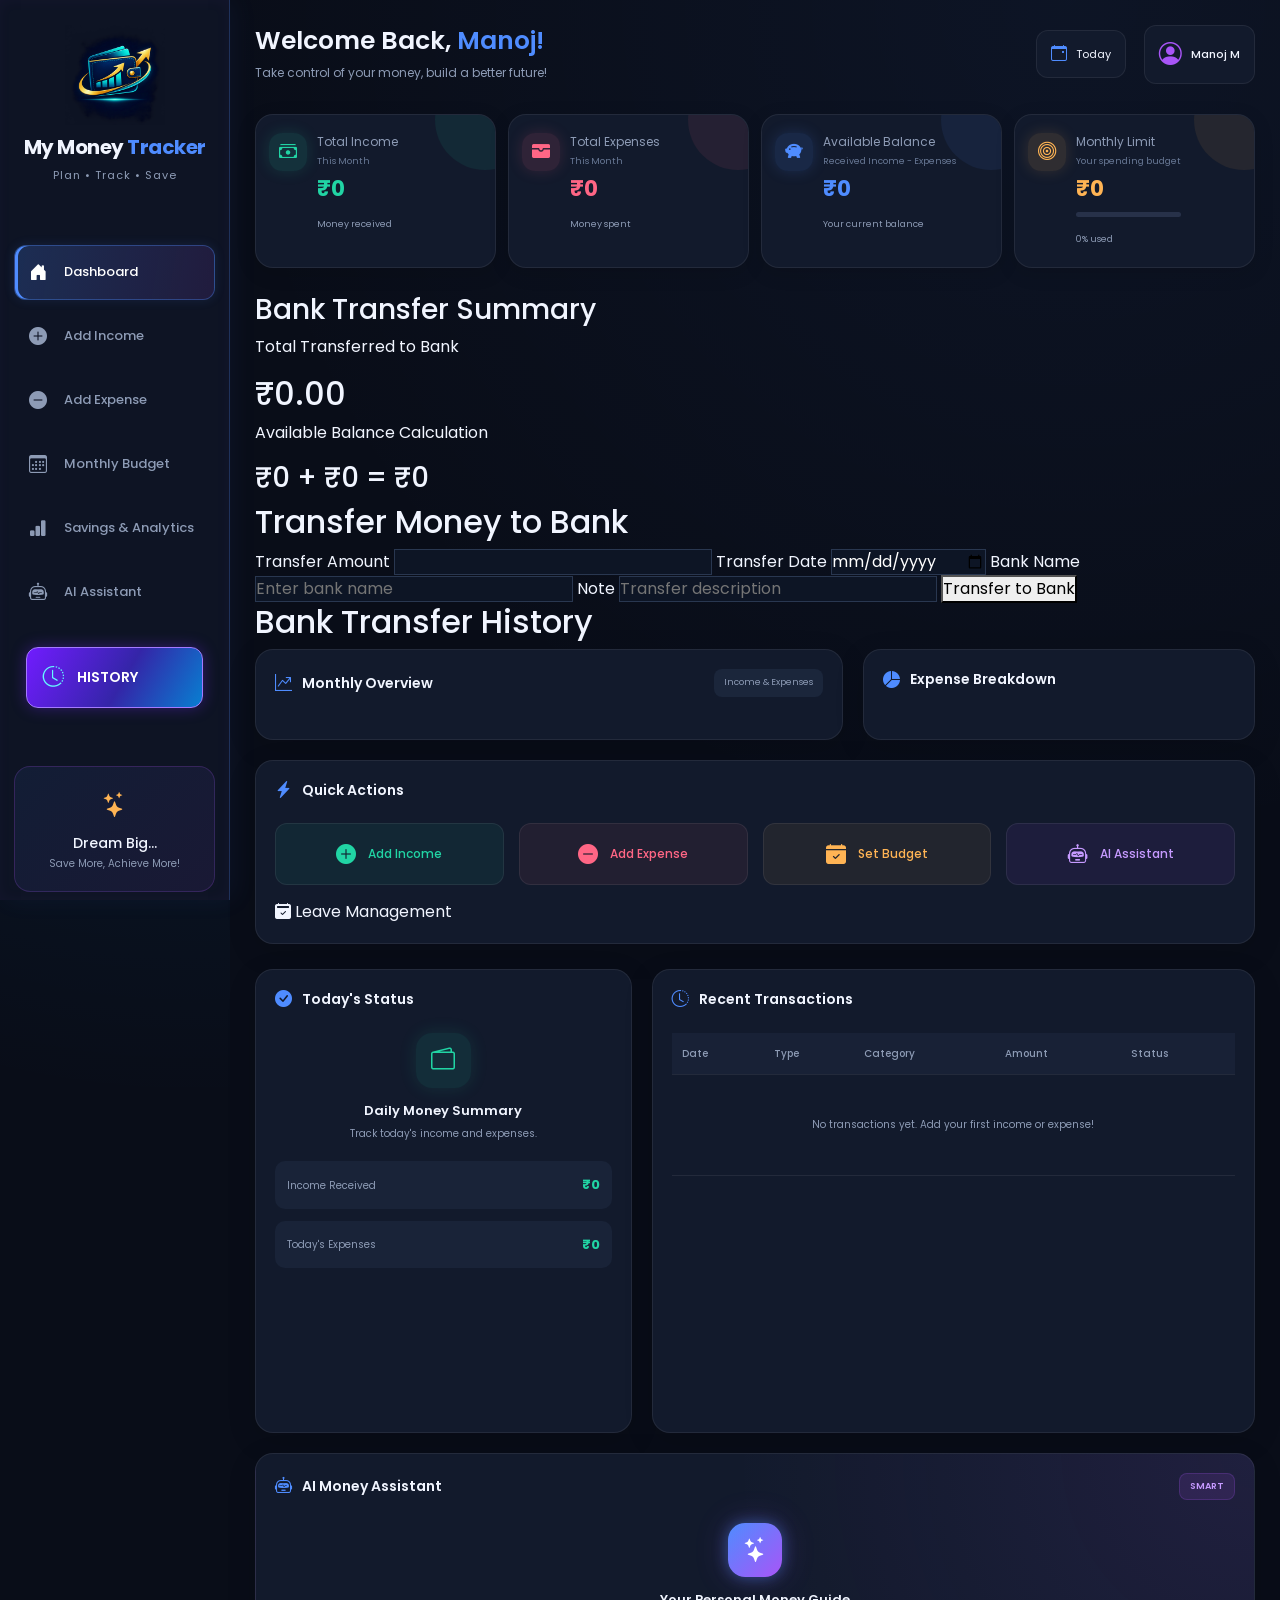
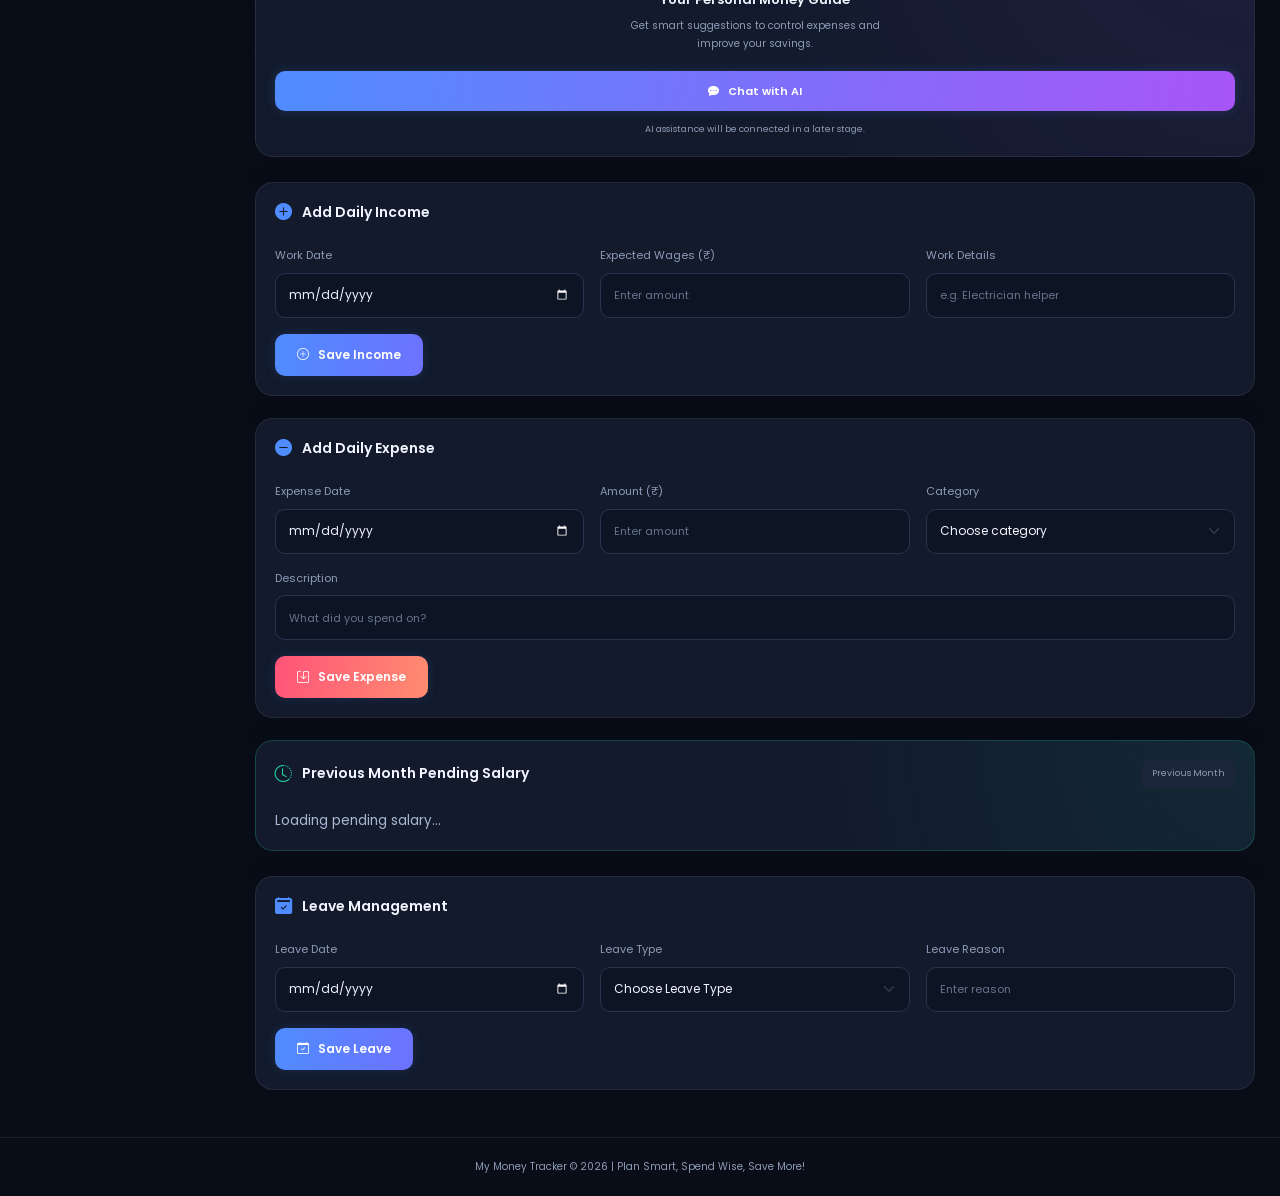
==== commit c4c0e4d4: "Update index.html" ====
--- a/index.html
+++ b/index.html
@@ -190,6 +190,81 @@
 
             </section>
 
+<!-- BANK TRANSFER SUMMARY -->
+
+<div class="bank-balance-card">
+
+    <h3>Bank Transfer Summary</h3>
+
+    <p>Total Transferred to Bank</p>
+
+    <h2 id="bank-total-transferred">₹0.00</h2>
+
+    <p>Available Balance Calculation</p>
+
+    <h3 id="bank-balance-calculation">
+        ₹0 + ₹0 = ₹0
+    </h3>
+
+</div>
+
+<!-- BANK TRANSFER FORM -->
+
+<section class="bank-transfer-section">
+
+    <h2>Transfer Money to Bank</h2>
+
+    <form id="bank-transfer-form">
+
+        <label>Transfer Amount</label>
+        <input
+            type="number"
+            id="bank-transfer-amount"
+            min="0.01"
+            step="0.01"
+            required
+        >
+
+        <label>Transfer Date</label>
+        <input
+            type="date"
+            id="bank-transfer-date"
+            required
+        >
+
+        <label>Bank Name</label>
+        <input
+            type="text"
+            id="bank-name"
+            maxlength="100"
+            placeholder="Enter bank name"
+        >
+
+        <label>Note</label>
+        <input
+            type="text"
+            id="bank-transfer-note"
+            maxlength="255"
+            placeholder="Transfer description"
+        >
+
+        <button type="submit">
+            Transfer to Bank
+        </button>
+
+    </form>
+
+</section>
+
+<!-- BANK TRANSFER HISTORY -->
+
+<section class="bank-history-section">
+
+    <h2>Bank Transfer History</h2>
+
+    <div id="bank-transfer-history"></div>
+
+</section>
 
             <!-- CHARTS AND QUICK ACTIONS -->
             <section class="middle-grid" id="analytics">
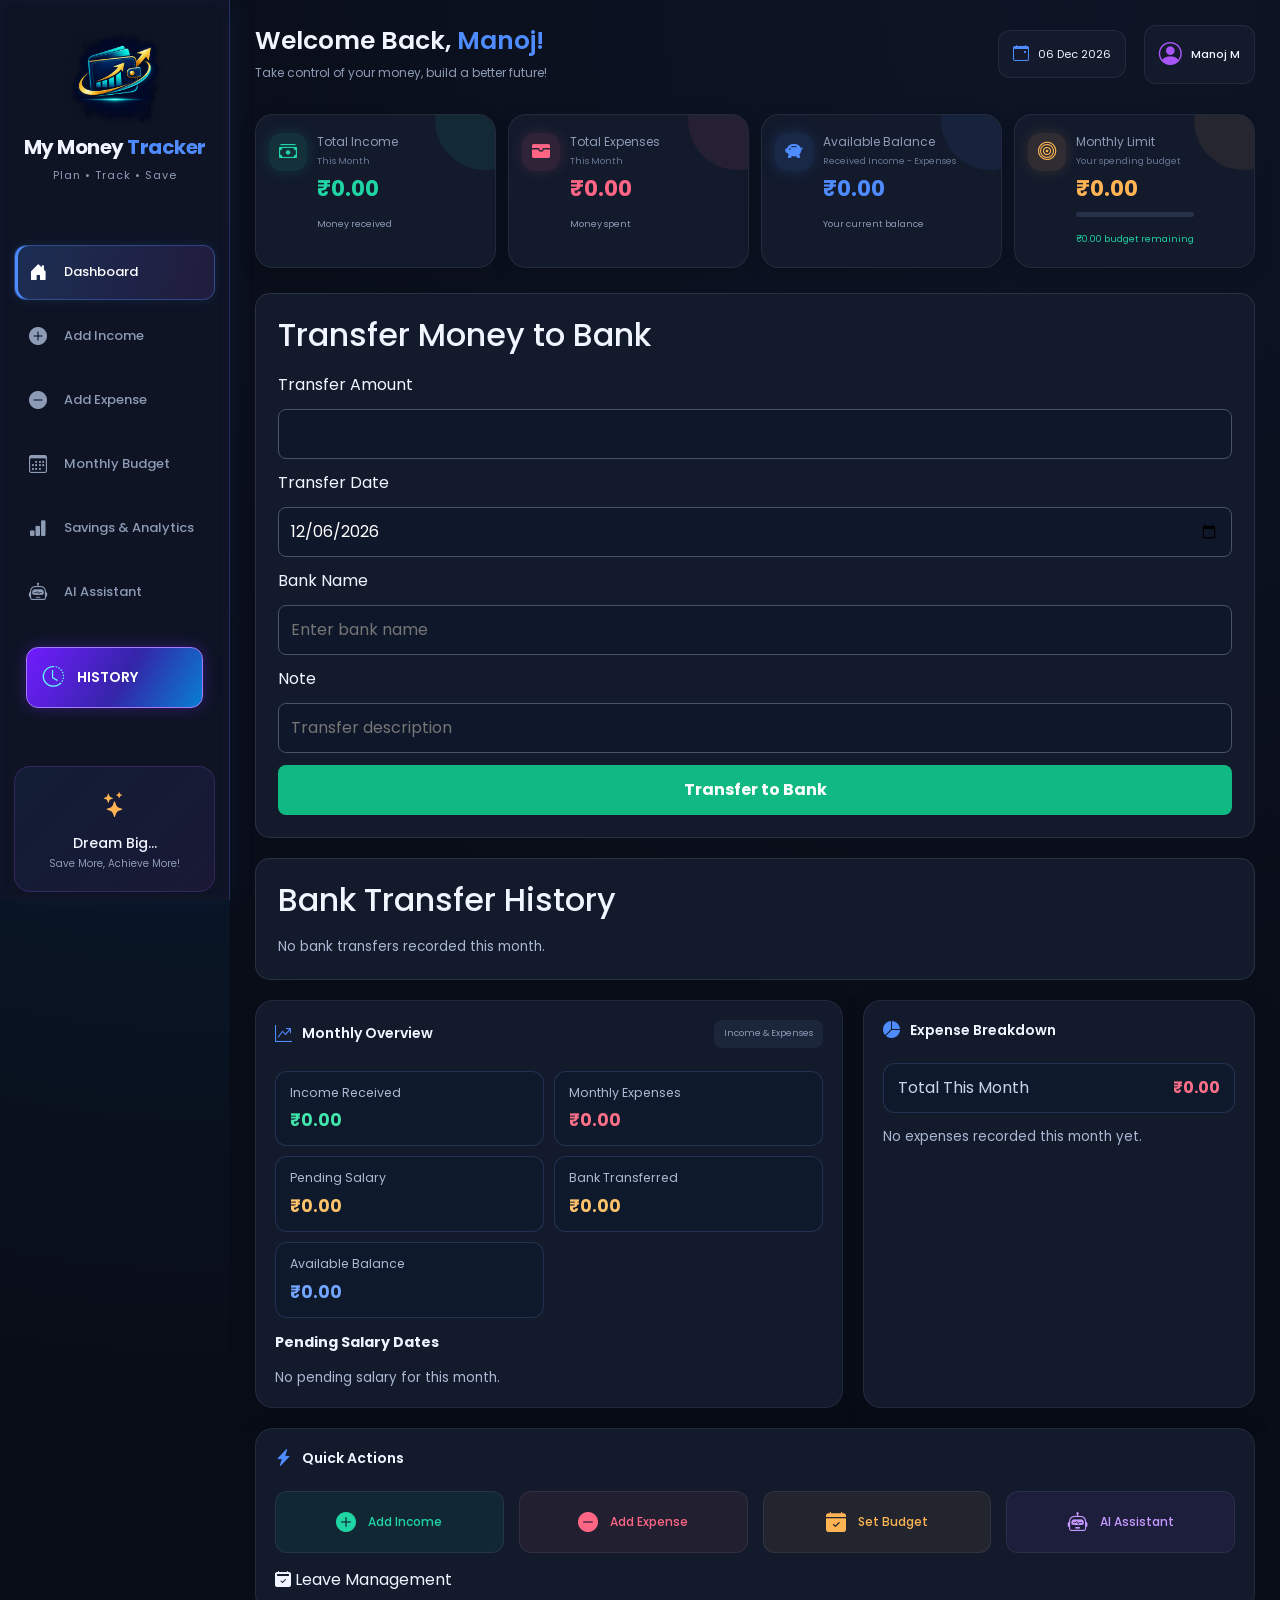
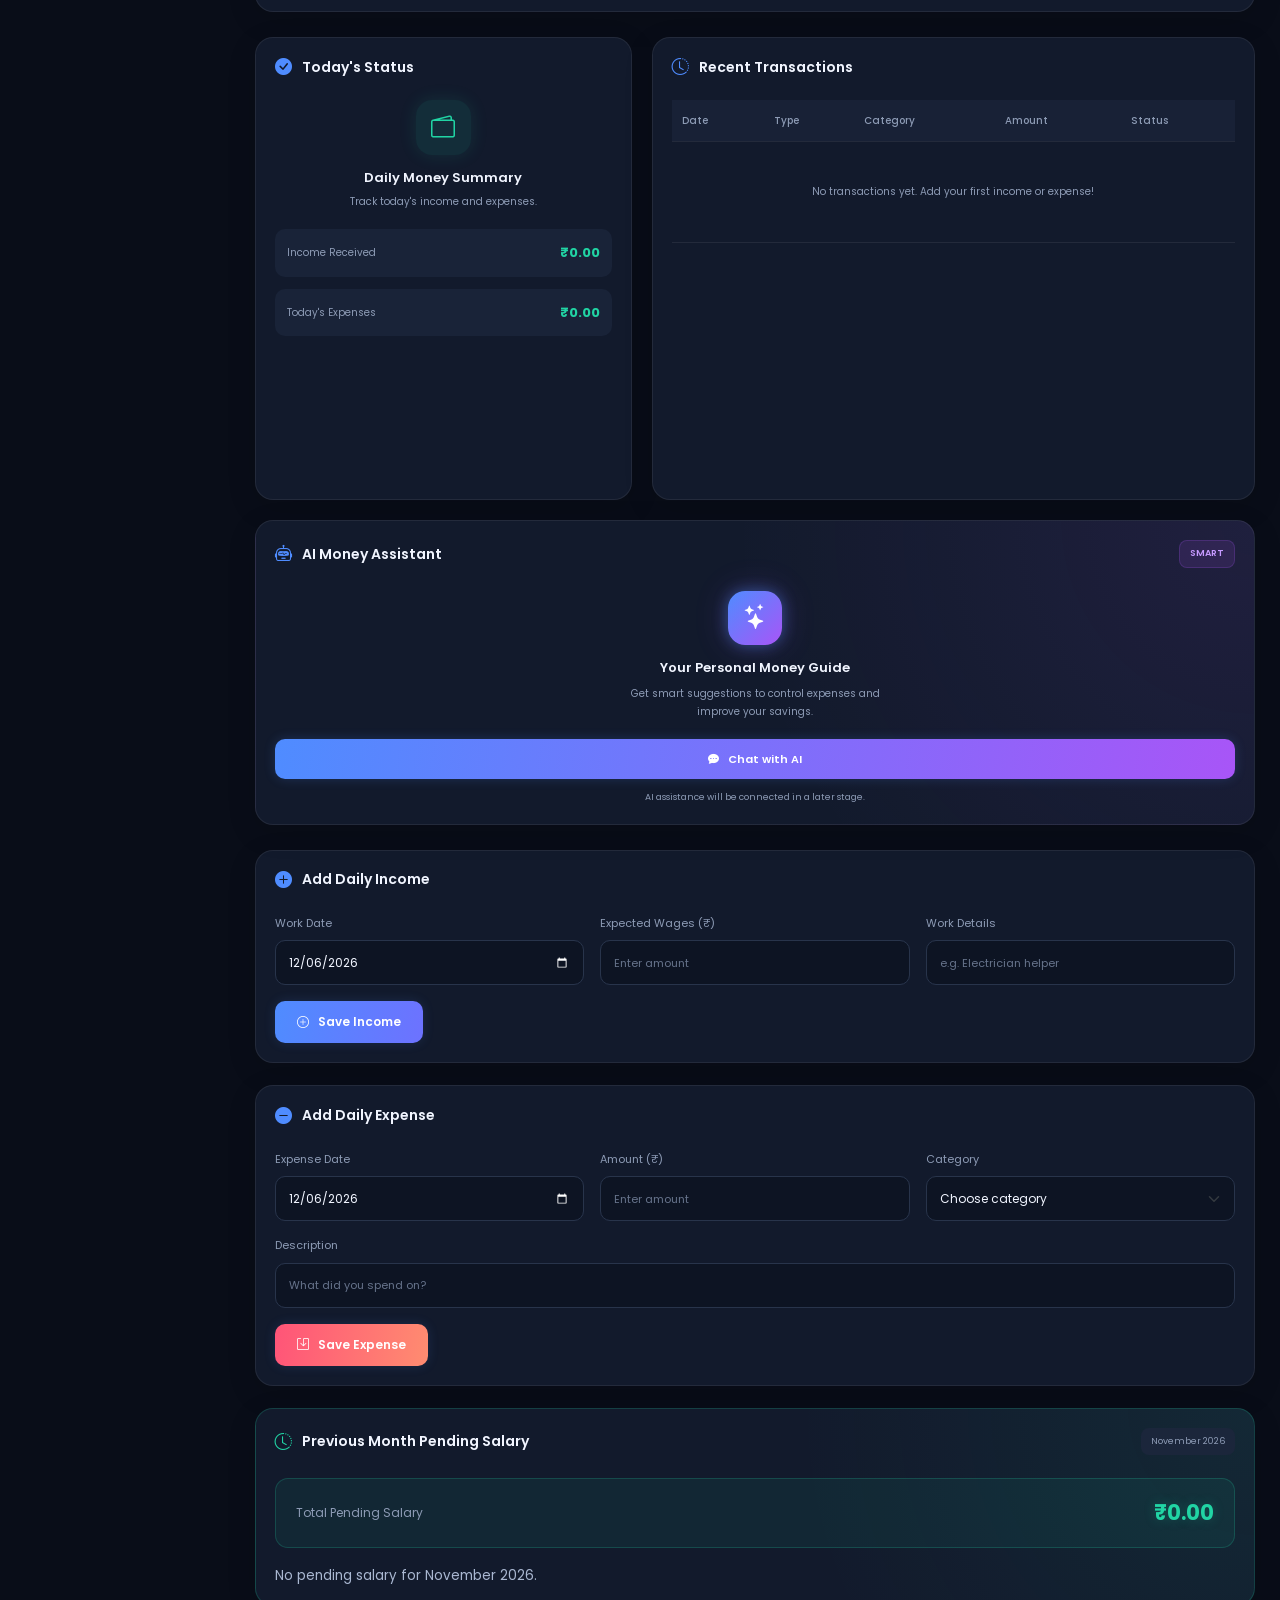
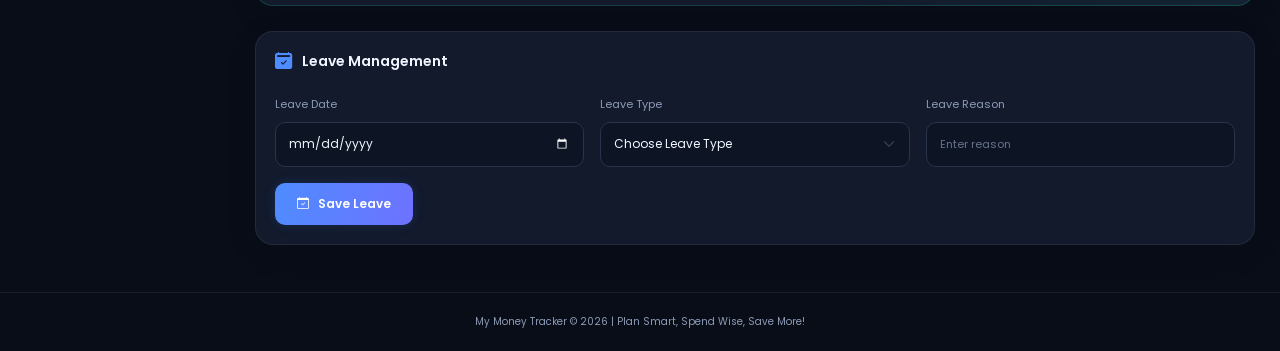
==== commit b2579e77: "Update index.html" ====
--- a/index.html
+++ b/index.html
@@ -190,24 +190,6 @@
 
             </section>
 
-<!-- BANK TRANSFER SUMMARY -->
-
-<div class="bank-balance-card">
-
-    <h3>Bank Transfer Summary</h3>
-
-    <p>Total Transferred to Bank</p>
-
-    <h2 id="bank-total-transferred">₹0.00</h2>
-
-    <p>Available Balance Calculation</p>
-
-    <h3 id="bank-balance-calculation">
-        ₹0 + ₹0 = ₹0
-    </h3>
-
-</div>
-
 <!-- BANK TRANSFER FORM -->
 
 <section class="bank-transfer-section">
--- a/style.css
+++ b/style.css
@@ -3070,3 +3070,82 @@
     }
 
 }
+
+
+
+
+/* BANK TRANSFER */
+
+.bank-transfer-section,
+.bank-history-section,
+.bank-balance-card {
+    background: var(--card-bg, #151b2b);
+    padding: 22px;
+    margin: 20px 0;
+    border-radius: 15px;
+    border: 1px solid rgba(255,255,255,.1);
+}
+
+.bank-transfer-section h2,
+.bank-history-section h2,
+.bank-balance-card h3 {
+    margin-bottom: 18px;
+}
+
+#bank-transfer-form {
+    display: grid;
+    gap: 12px;
+}
+
+#bank-transfer-form input {
+    width: 100%;
+    padding: 12px;
+    border-radius: 8px;
+    border: 1px solid #475569;
+    background: #0f172a;
+    color: white;
+    box-sizing: border-box;
+}
+
+#bank-transfer-form button {
+    padding: 13px;
+    border: none;
+    border-radius: 8px;
+    background: #10b981;
+    color: white;
+    font-weight: bold;
+    cursor: pointer;
+}
+
+.bank-transfer-row {
+    display: flex;
+    justify-content: space-between;
+    align-items: center;
+    gap: 12px;
+    padding: 15px 0;
+    border-bottom: 1px solid rgba(255,255,255,.1);
+}
+
+.bank-transfer-details {
+    display: flex;
+    flex-direction: column;
+    gap: 5px;
+}
+
+.bank-transfer-details span,
+.bank-transfer-details small {
+    color: #94a3b8;
+}
+
+.bank-transfer-amount {
+    color: #10b981;
+    white-space: nowrap;
+}
+
+#bank-total-transferred {
+    color: #10b981;
+}
+
+#bank-balance-calculation {
+    color: #60a5fa;
+}
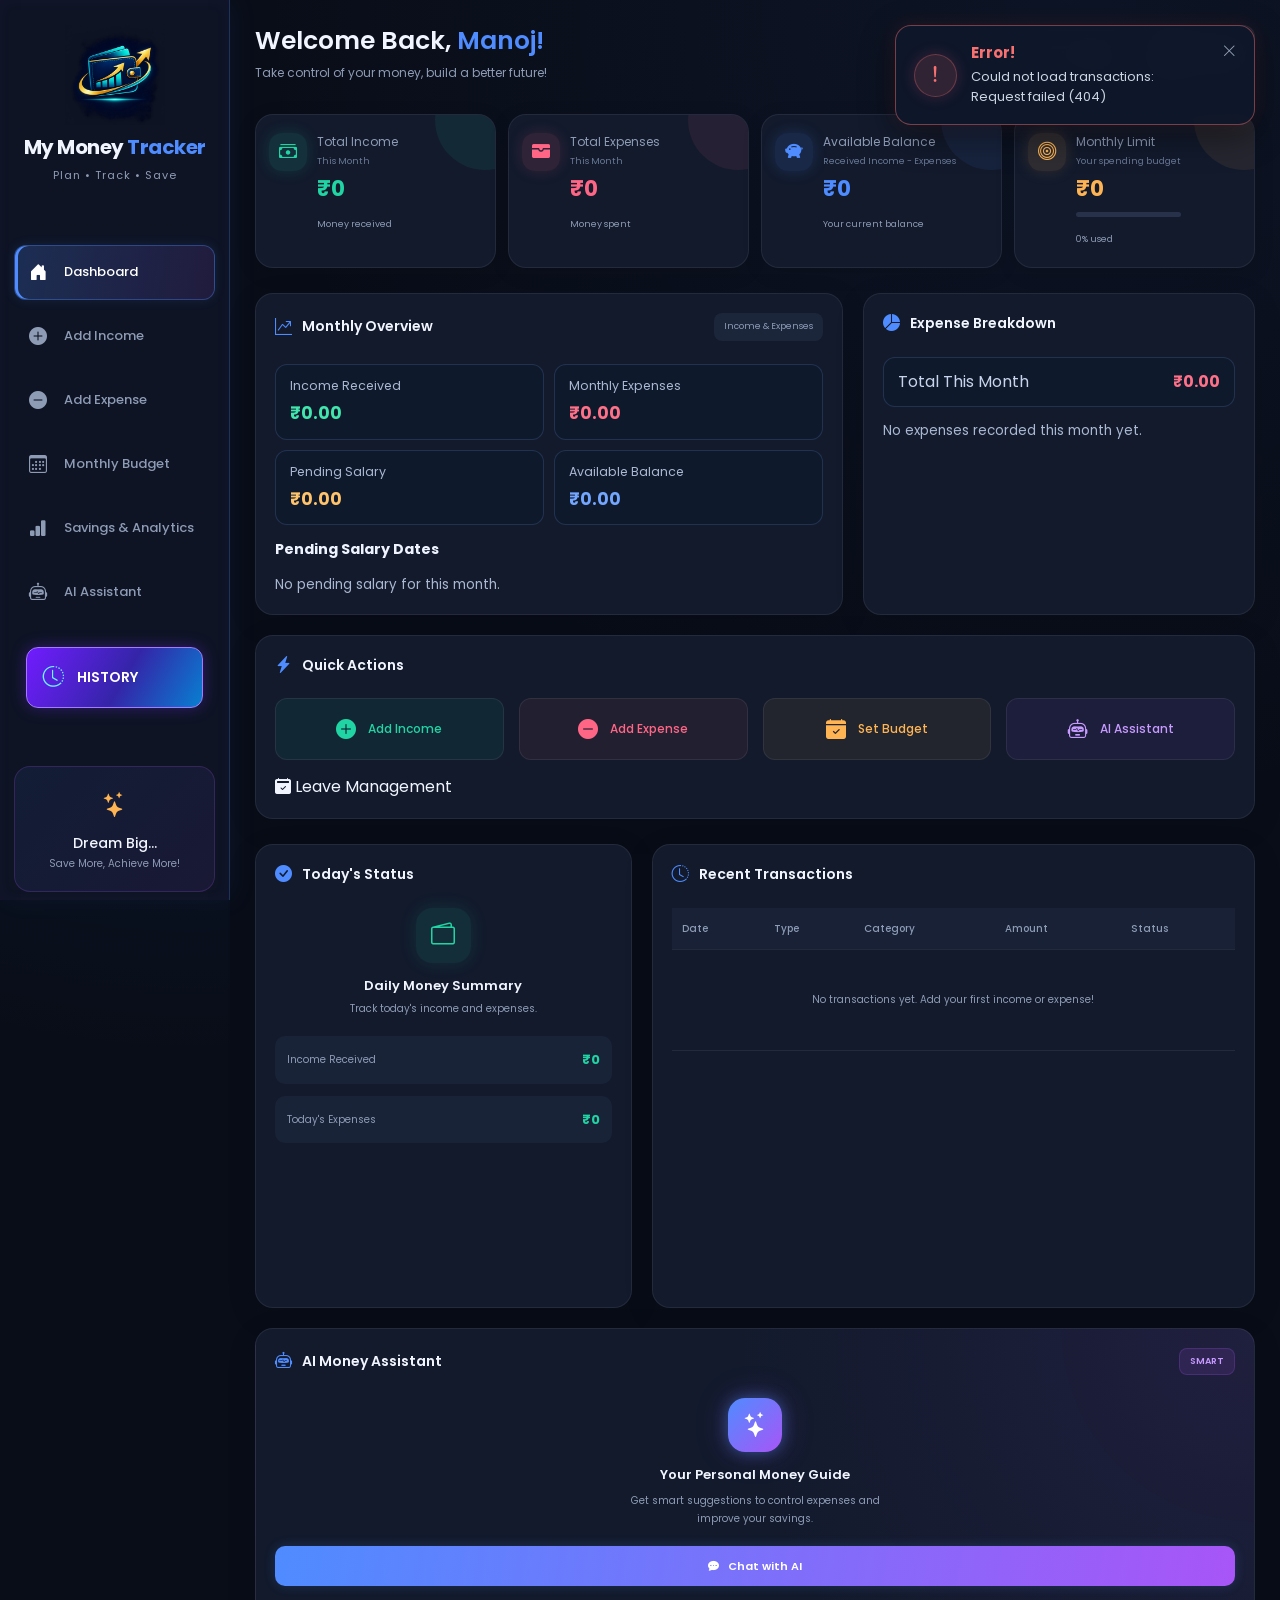
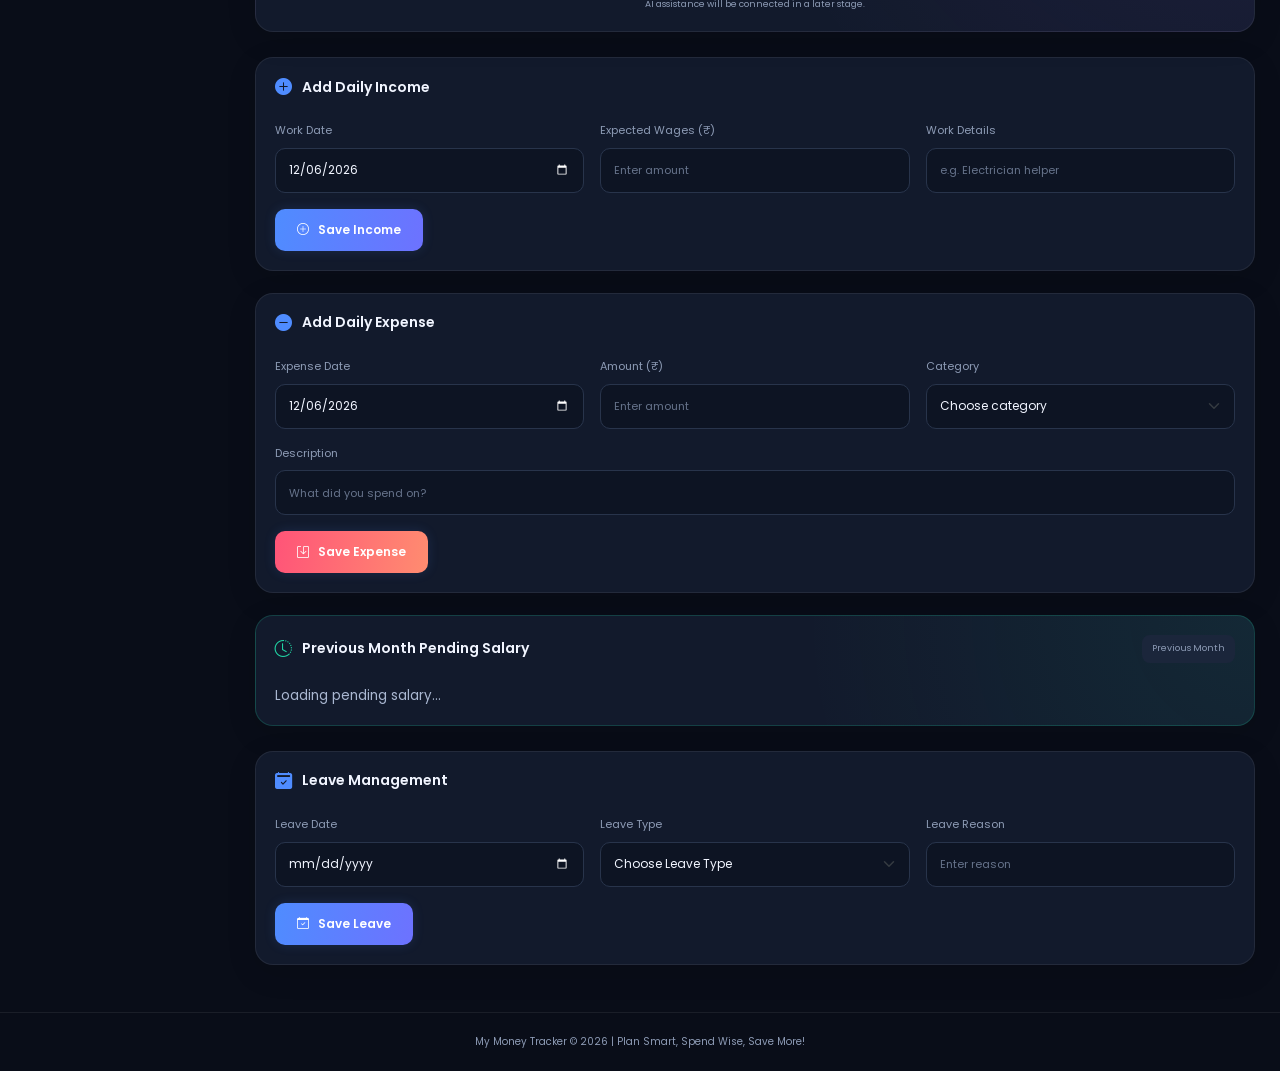
==== commit 8872ca7f: "Update index.html" ====
--- a/index.html
+++ b/index.html
@@ -190,64 +190,6 @@
 
             </section>
 
-<!-- BANK TRANSFER FORM -->
-
-<section class="bank-transfer-section">
-
-    <h2>Transfer Money to Bank</h2>
-
-    <form id="bank-transfer-form">
-
-        <label>Transfer Amount</label>
-        <input
-            type="number"
-            id="bank-transfer-amount"
-            min="0.01"
-            step="0.01"
-            required
-        >
-
-        <label>Transfer Date</label>
-        <input
-            type="date"
-            id="bank-transfer-date"
-            required
-        >
-
-        <label>Bank Name</label>
-        <input
-            type="text"
-            id="bank-name"
-            maxlength="100"
-            placeholder="Enter bank name"
-        >
-
-        <label>Note</label>
-        <input
-            type="text"
-            id="bank-transfer-note"
-            maxlength="255"
-            placeholder="Transfer description"
-        >
-
-        <button type="submit">
-            Transfer to Bank
-        </button>
-
-    </form>
-
-</section>
-
-<!-- BANK TRANSFER HISTORY -->
-
-<section class="bank-history-section">
-
-    <h2>Bank Transfer History</h2>
-
-    <div id="bank-transfer-history"></div>
-
-</section>
-
             <!-- CHARTS AND QUICK ACTIONS -->
             <section class="middle-grid" id="analytics">
 
--- a/style.css
+++ b/style.css
@@ -3149,3 +3149,194 @@
 #bank-balance-calculation {
     color: #60a5fa;
 }
+
+
+
+
+
+
+/* =====================================
+   BANK TRANSFER POPUP
+===================================== */
+
+.bank-transfer-modal-overlay {
+    position: fixed;
+    inset: 0;
+    z-index: 99999;
+    display: flex;
+    align-items: center;
+    justify-content: center;
+    padding: 20px;
+    background: rgba(3, 7, 18, 0.85);
+    backdrop-filter: blur(10px);
+    -webkit-backdrop-filter: blur(10px);
+    animation: bankFadeIn 0.25s ease;
+}
+
+.bank-transfer-modal {
+    position: relative;
+    width: 100%;
+    max-width: 430px;
+    padding: 30px;
+    border-radius: 22px;
+    background: linear-gradient(
+        145deg,
+        #151d32,
+        #0b1222
+    );
+    border: 1px solid rgba(34, 211, 166, 0.35);
+    box-shadow:
+        0 0 25px rgba(34, 211, 166, 0.15),
+        0 20px 60px rgba(0, 0, 0, 0.5);
+    color: #fff;
+    animation: bankPopupIn 0.3s ease;
+}
+
+.bank-transfer-modal h2 {
+    margin: 0 0 10px;
+    color: #fff;
+    font-size: 24px;
+    font-weight: 700;
+    text-align: center;
+}
+
+.bank-transfer-modal p {
+    color: #aab5ca;
+    text-align: center;
+    font-size: 14px;
+    line-height: 1.6;
+}
+
+.bank-transfer-modal-icon {
+    width: 65px;
+    height: 65px;
+    margin: 0 auto 18px;
+    display: flex;
+    align-items: center;
+    justify-content: center;
+    border-radius: 50%;
+    background: rgba(34, 211, 166, 0.12);
+    border: 1px solid rgba(34, 211, 166, 0.4);
+    color: #21d4a4;
+    font-size: 30px;
+}
+
+.bank-transfer-modal label {
+    display: block;
+    margin: 16px 0 7px;
+    color: #dce5f5;
+    font-size: 14px;
+    font-weight: 600;
+}
+
+.bank-transfer-modal input,
+.bank-transfer-modal select,
+.bank-transfer-modal textarea {
+    width: 100%;
+    box-sizing: border-box;
+    padding: 13px 14px;
+    border-radius: 10px;
+    outline: none;
+    border: 1px solid rgba(148, 163, 184, 0.25);
+    background: #101a2e;
+    color: #fff;
+    font-size: 15px;
+    transition: 0.25s;
+}
+
+.bank-transfer-modal input:focus,
+.bank-transfer-modal select:focus,
+.bank-transfer-modal textarea:focus {
+    border-color: #21d4a4;
+    box-shadow: 0 0 0 3px rgba(33, 212, 164, 0.12);
+}
+
+.bank-transfer-modal input::placeholder,
+.bank-transfer-modal textarea::placeholder {
+    color: #718096;
+}
+
+.bank-transfer-modal-actions {
+    display: flex;
+    gap: 12px;
+    margin-top: 24px;
+}
+
+.bank-transfer-modal-actions button {
+    flex: 1;
+    padding: 13px;
+    border-radius: 10px;
+    border: none;
+    font-weight: 700;
+    font-size: 14px;
+    cursor: pointer;
+    transition: 0.25s;
+}
+
+.bank-transfer-cancel {
+    background: #263247;
+    color: #dce5f5;
+}
+
+.bank-transfer-cancel:hover {
+    background: #35445d;
+}
+
+.bank-transfer-confirm {
+    background: linear-gradient(
+        135deg,
+        #21d4a4,
+        #0da77e
+    );
+    color: #061a17;
+}
+
+.bank-transfer-confirm:hover {
+    transform: translateY(-2px);
+    box-shadow: 0 5px 20px rgba(33, 212, 164, 0.3);
+}
+
+.bank-transfer-close {
+    position: absolute;
+    top: 12px;
+    right: 15px;
+    width: 32px;
+    height: 32px;
+    border: none;
+    border-radius: 50%;
+    background: rgba(255,255,255,0.08);
+    color: #fff;
+    font-size: 22px;
+    cursor: pointer;
+}
+
+.bank-transfer-close:hover {
+    background: rgba(255, 80, 100, 0.2);
+    color: #ff667a;
+}
+
+@keyframes bankFadeIn {
+    from { opacity: 0; }
+    to { opacity: 1; }
+}
+
+@keyframes bankPopupIn {
+    from {
+        opacity: 0;
+        transform: translateY(20px) scale(0.95);
+    }
+    to {
+        opacity: 1;
+        transform: translateY(0) scale(1);
+    }
+}
+
+@media (max-width: 480px) {
+    .bank-transfer-modal {
+        padding: 23px 18px;
+    }
+
+    .bank-transfer-modal h2 {
+        font-size: 21px;
+    }
+}
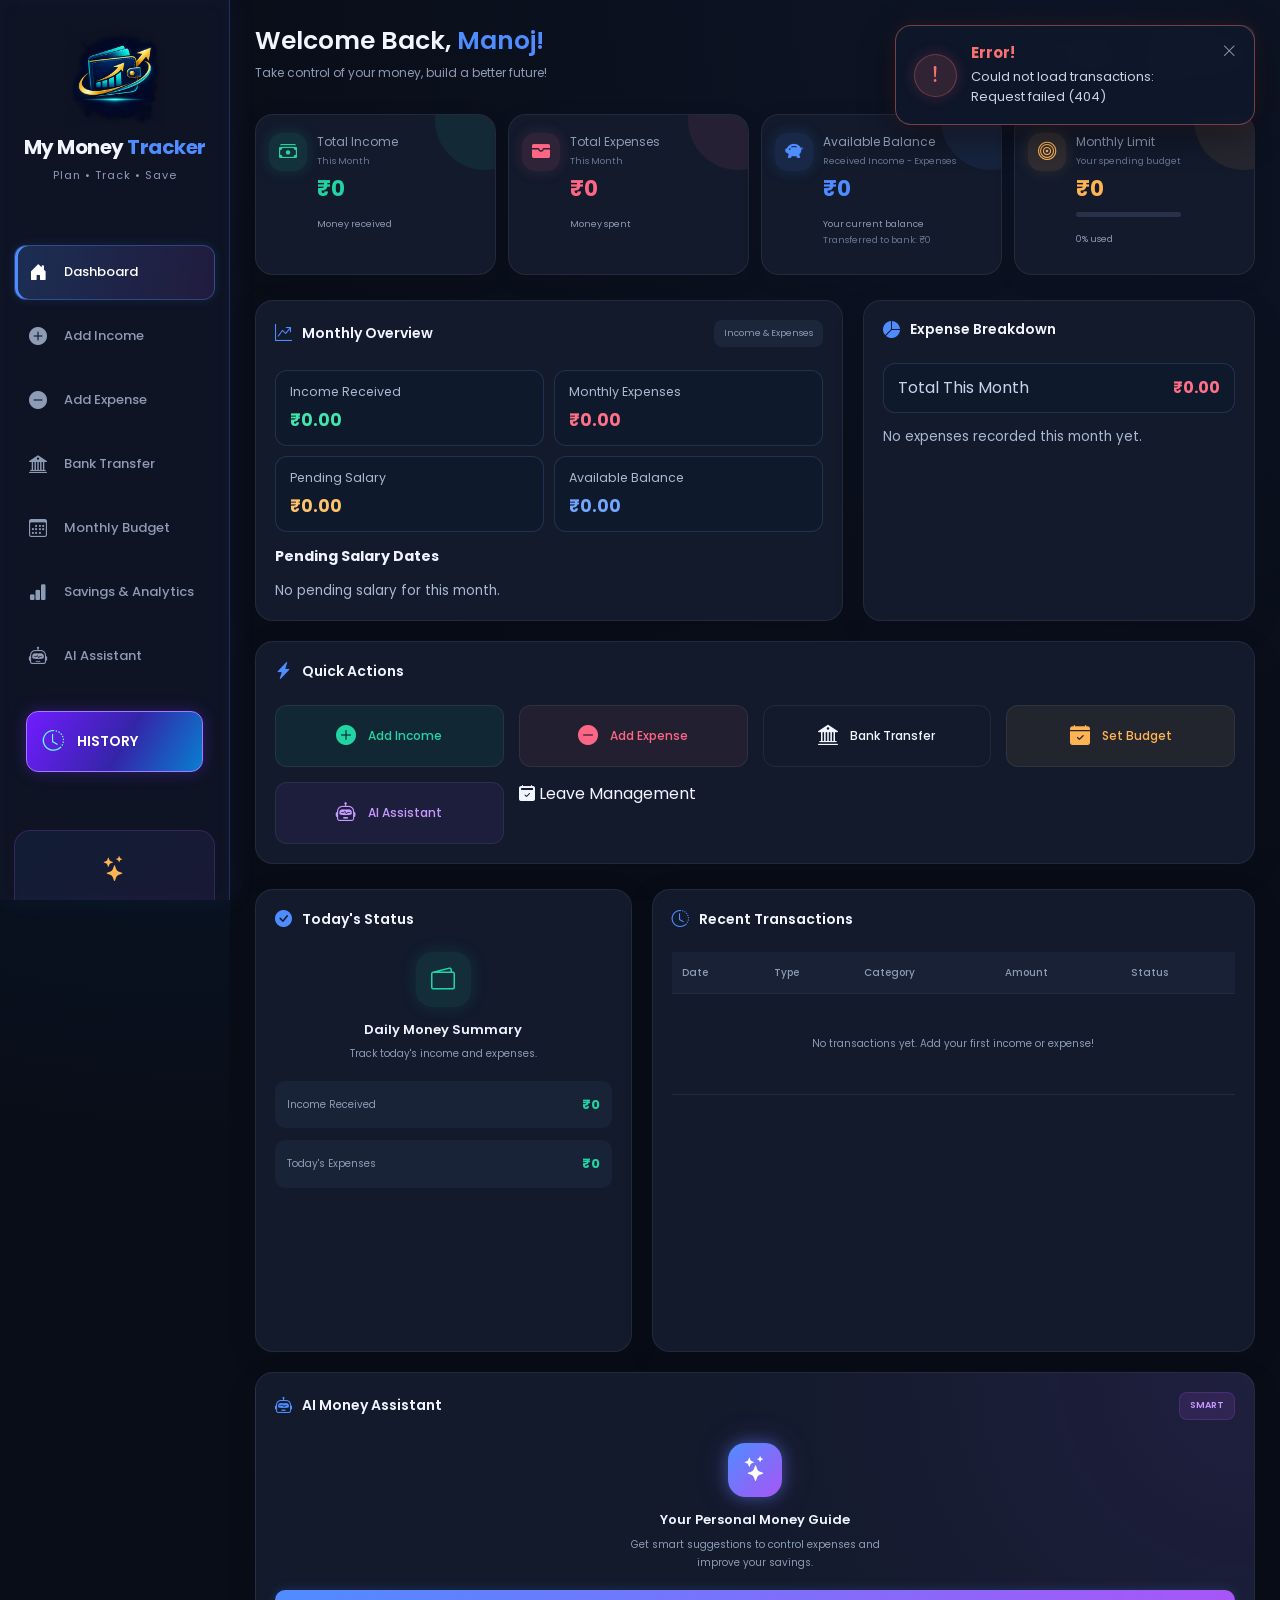
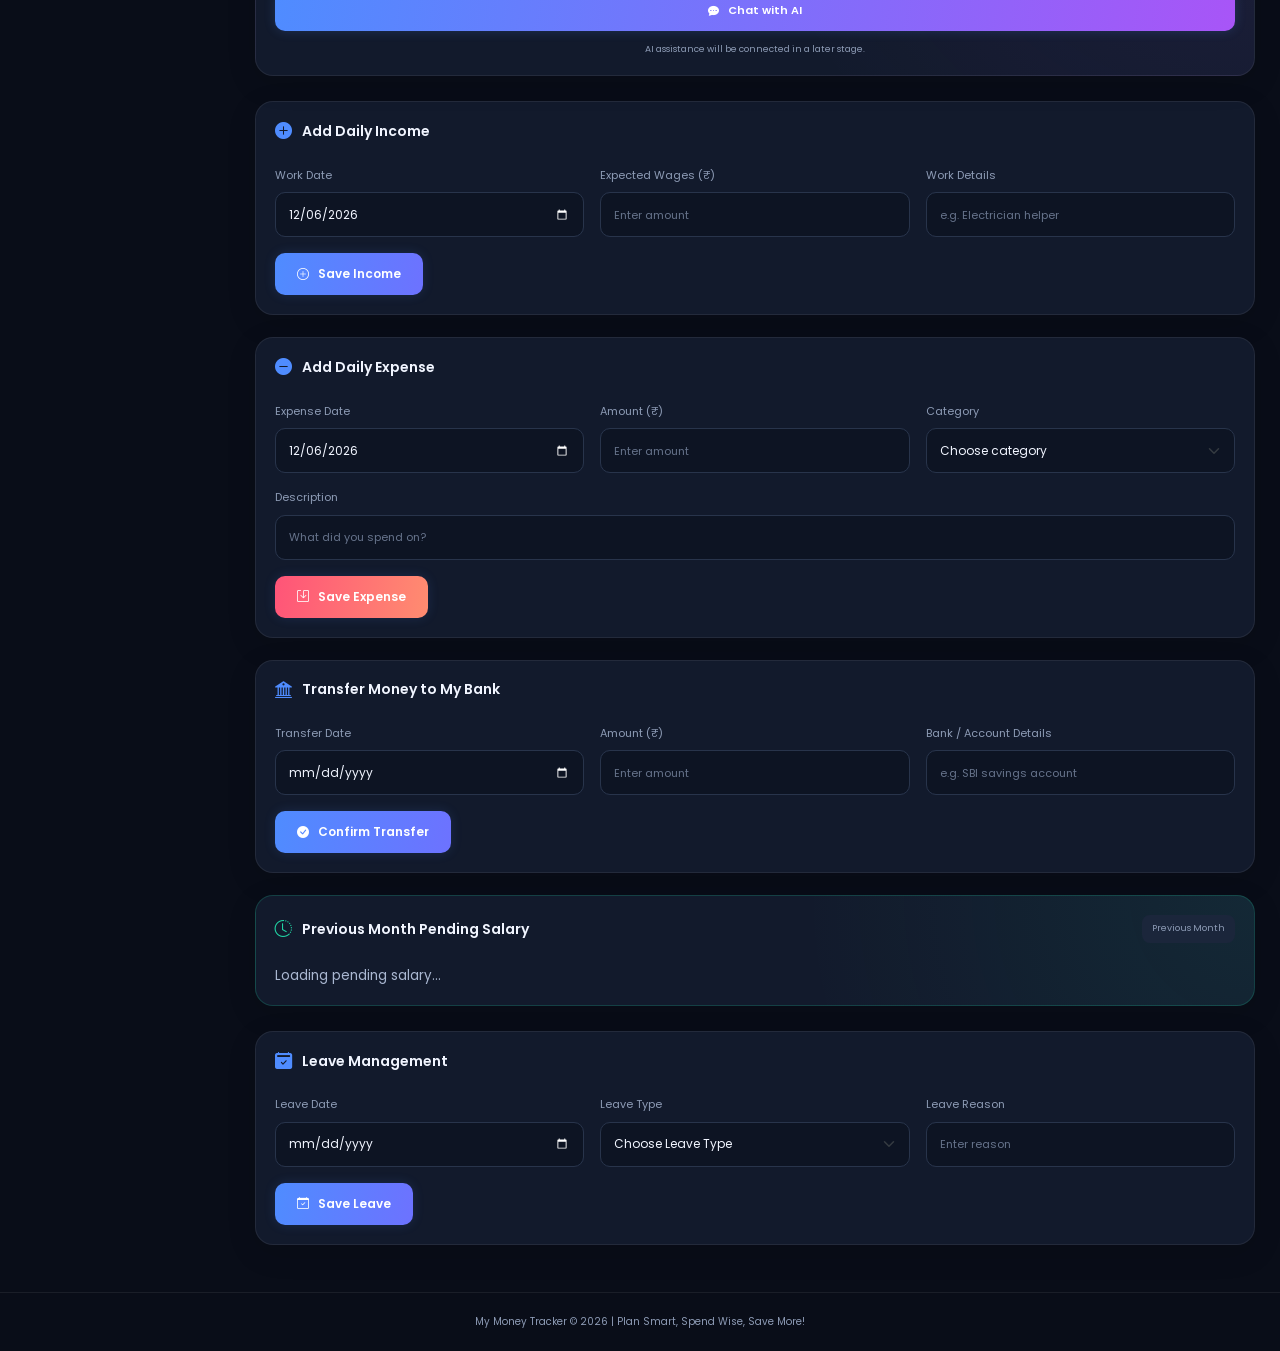
==== commit ab1853ee: "Update index.html" ====
--- a/index.html
+++ b/index.html
@@ -62,6 +62,11 @@
                     <span>Add Expense</span>
                 </a>
 
+                <a href="#bank-transfer" class="nav-link">
+                    <i class="bi bi-bank2"></i>
+                    <span>Bank Transfer</span>
+                </a>
+
                 <a href="#budget" class="nav-link">
                     <i class="bi bi-calendar3"></i>
                     <span>Monthly Budget</span>
@@ -164,6 +169,7 @@
                         <small>Received Income - Expenses</small>
                         <h2 id="available-balance">₹0</h2>
                         <span>Your current balance</span>
+                        <small id="total-transfers" class="transfer-summary">Transferred to bank: ₹0</small>
                     </div>
                 </article>
 
@@ -246,6 +252,11 @@
                         <a href="#expense" class="action-button action-expense">
                             <i class="bi bi-dash-circle-fill"></i>
                             <span>Add Expense</span>
+                        </a>
+
+                        <a href="#bank-transfer" class="action-button action-transfer">
+                            <i class="bi bi-bank2"></i>
+                            <span>Bank Transfer</span>
                         </a>
 
                         <a href="#budget" class="action-button action-budget">
@@ -509,6 +520,34 @@
 
             </section>
 
+            <!-- BANK TRANSFER SECTION -->
+            <section class="panel form-panel" id="bank-transfer">
+                <div class="panel-heading">
+                    <h3><i class="bi bi-bank2"></i> Transfer Money to My Bank</h3>
+                </div>
+
+                <form id="transfer-form" class="row g-3">
+                    <div class="col-md-4">
+                        <label for="transfer-date" class="form-label">Transfer Date</label>
+                        <input type="date" class="form-control" id="transfer-date" max="" required>
+                    </div>
+                    <div class="col-md-4">
+                        <label for="transfer-amount" class="form-label">Amount (₹)</label>
+                        <input type="number" class="form-control" id="transfer-amount" min="0.01" step="0.01" placeholder="Enter amount" required>
+                    </div>
+                    <div class="col-md-4">
+                        <label for="transfer-note" class="form-label">Bank / Account Details</label>
+                        <input type="text" class="form-control" id="transfer-note" maxlength="255" placeholder="e.g. SBI savings account">
+                    </div>
+                    <div class="col-12">
+                        <button type="submit" class="submit-button transfer-submit">
+                            <i class="bi bi-check-circle-fill"></i> Confirm Transfer
+                        </button>
+                    </div>
+                </form>
+            </section>
+
+
             <!-- PREVIOUS MONTH PENDING SALARY -->
             <section class="panel previous-pending-panel">
 
--- a/style.css
+++ b/style.css
@@ -3070,273 +3070,3 @@
     }
 
 }
-
-
-
-
-/* BANK TRANSFER */
-
-.bank-transfer-section,
-.bank-history-section,
-.bank-balance-card {
-    background: var(--card-bg, #151b2b);
-    padding: 22px;
-    margin: 20px 0;
-    border-radius: 15px;
-    border: 1px solid rgba(255,255,255,.1);
-}
-
-.bank-transfer-section h2,
-.bank-history-section h2,
-.bank-balance-card h3 {
-    margin-bottom: 18px;
-}
-
-#bank-transfer-form {
-    display: grid;
-    gap: 12px;
-}
-
-#bank-transfer-form input {
-    width: 100%;
-    padding: 12px;
-    border-radius: 8px;
-    border: 1px solid #475569;
-    background: #0f172a;
-    color: white;
-    box-sizing: border-box;
-}
-
-#bank-transfer-form button {
-    padding: 13px;
-    border: none;
-    border-radius: 8px;
-    background: #10b981;
-    color: white;
-    font-weight: bold;
-    cursor: pointer;
-}
-
-.bank-transfer-row {
-    display: flex;
-    justify-content: space-between;
-    align-items: center;
-    gap: 12px;
-    padding: 15px 0;
-    border-bottom: 1px solid rgba(255,255,255,.1);
-}
-
-.bank-transfer-details {
-    display: flex;
-    flex-direction: column;
-    gap: 5px;
-}
-
-.bank-transfer-details span,
-.bank-transfer-details small {
-    color: #94a3b8;
-}
-
-.bank-transfer-amount {
-    color: #10b981;
-    white-space: nowrap;
-}
-
-#bank-total-transferred {
-    color: #10b981;
-}
-
-#bank-balance-calculation {
-    color: #60a5fa;
-}
-
-
-
-
-
-
-/* =====================================
-   BANK TRANSFER POPUP
-===================================== */
-
-.bank-transfer-modal-overlay {
-    position: fixed;
-    inset: 0;
-    z-index: 99999;
-    display: flex;
-    align-items: center;
-    justify-content: center;
-    padding: 20px;
-    background: rgba(3, 7, 18, 0.85);
-    backdrop-filter: blur(10px);
-    -webkit-backdrop-filter: blur(10px);
-    animation: bankFadeIn 0.25s ease;
-}
-
-.bank-transfer-modal {
-    position: relative;
-    width: 100%;
-    max-width: 430px;
-    padding: 30px;
-    border-radius: 22px;
-    background: linear-gradient(
-        145deg,
-        #151d32,
-        #0b1222
-    );
-    border: 1px solid rgba(34, 211, 166, 0.35);
-    box-shadow:
-        0 0 25px rgba(34, 211, 166, 0.15),
-        0 20px 60px rgba(0, 0, 0, 0.5);
-    color: #fff;
-    animation: bankPopupIn 0.3s ease;
-}
-
-.bank-transfer-modal h2 {
-    margin: 0 0 10px;
-    color: #fff;
-    font-size: 24px;
-    font-weight: 700;
-    text-align: center;
-}
-
-.bank-transfer-modal p {
-    color: #aab5ca;
-    text-align: center;
-    font-size: 14px;
-    line-height: 1.6;
-}
-
-.bank-transfer-modal-icon {
-    width: 65px;
-    height: 65px;
-    margin: 0 auto 18px;
-    display: flex;
-    align-items: center;
-    justify-content: center;
-    border-radius: 50%;
-    background: rgba(34, 211, 166, 0.12);
-    border: 1px solid rgba(34, 211, 166, 0.4);
-    color: #21d4a4;
-    font-size: 30px;
-}
-
-.bank-transfer-modal label {
-    display: block;
-    margin: 16px 0 7px;
-    color: #dce5f5;
-    font-size: 14px;
-    font-weight: 600;
-}
-
-.bank-transfer-modal input,
-.bank-transfer-modal select,
-.bank-transfer-modal textarea {
-    width: 100%;
-    box-sizing: border-box;
-    padding: 13px 14px;
-    border-radius: 10px;
-    outline: none;
-    border: 1px solid rgba(148, 163, 184, 0.25);
-    background: #101a2e;
-    color: #fff;
-    font-size: 15px;
-    transition: 0.25s;
-}
-
-.bank-transfer-modal input:focus,
-.bank-transfer-modal select:focus,
-.bank-transfer-modal textarea:focus {
-    border-color: #21d4a4;
-    box-shadow: 0 0 0 3px rgba(33, 212, 164, 0.12);
-}
-
-.bank-transfer-modal input::placeholder,
-.bank-transfer-modal textarea::placeholder {
-    color: #718096;
-}
-
-.bank-transfer-modal-actions {
-    display: flex;
-    gap: 12px;
-    margin-top: 24px;
-}
-
-.bank-transfer-modal-actions button {
-    flex: 1;
-    padding: 13px;
-    border-radius: 10px;
-    border: none;
-    font-weight: 700;
-    font-size: 14px;
-    cursor: pointer;
-    transition: 0.25s;
-}
-
-.bank-transfer-cancel {
-    background: #263247;
-    color: #dce5f5;
-}
-
-.bank-transfer-cancel:hover {
-    background: #35445d;
-}
-
-.bank-transfer-confirm {
-    background: linear-gradient(
-        135deg,
-        #21d4a4,
-        #0da77e
-    );
-    color: #061a17;
-}
-
-.bank-transfer-confirm:hover {
-    transform: translateY(-2px);
-    box-shadow: 0 5px 20px rgba(33, 212, 164, 0.3);
-}
-
-.bank-transfer-close {
-    position: absolute;
-    top: 12px;
-    right: 15px;
-    width: 32px;
-    height: 32px;
-    border: none;
-    border-radius: 50%;
-    background: rgba(255,255,255,0.08);
-    color: #fff;
-    font-size: 22px;
-    cursor: pointer;
-}
-
-.bank-transfer-close:hover {
-    background: rgba(255, 80, 100, 0.2);
-    color: #ff667a;
-}
-
-@keyframes bankFadeIn {
-    from { opacity: 0; }
-    to { opacity: 1; }
-}
-
-@keyframes bankPopupIn {
-    from {
-        opacity: 0;
-        transform: translateY(20px) scale(0.95);
-    }
-    to {
-        opacity: 1;
-        transform: translateY(0) scale(1);
-    }
-}
-
-@media (max-width: 480px) {
-    .bank-transfer-modal {
-        padding: 23px 18px;
-    }
-
-    .bank-transfer-modal h2 {
-        font-size: 21px;
-    }
-}
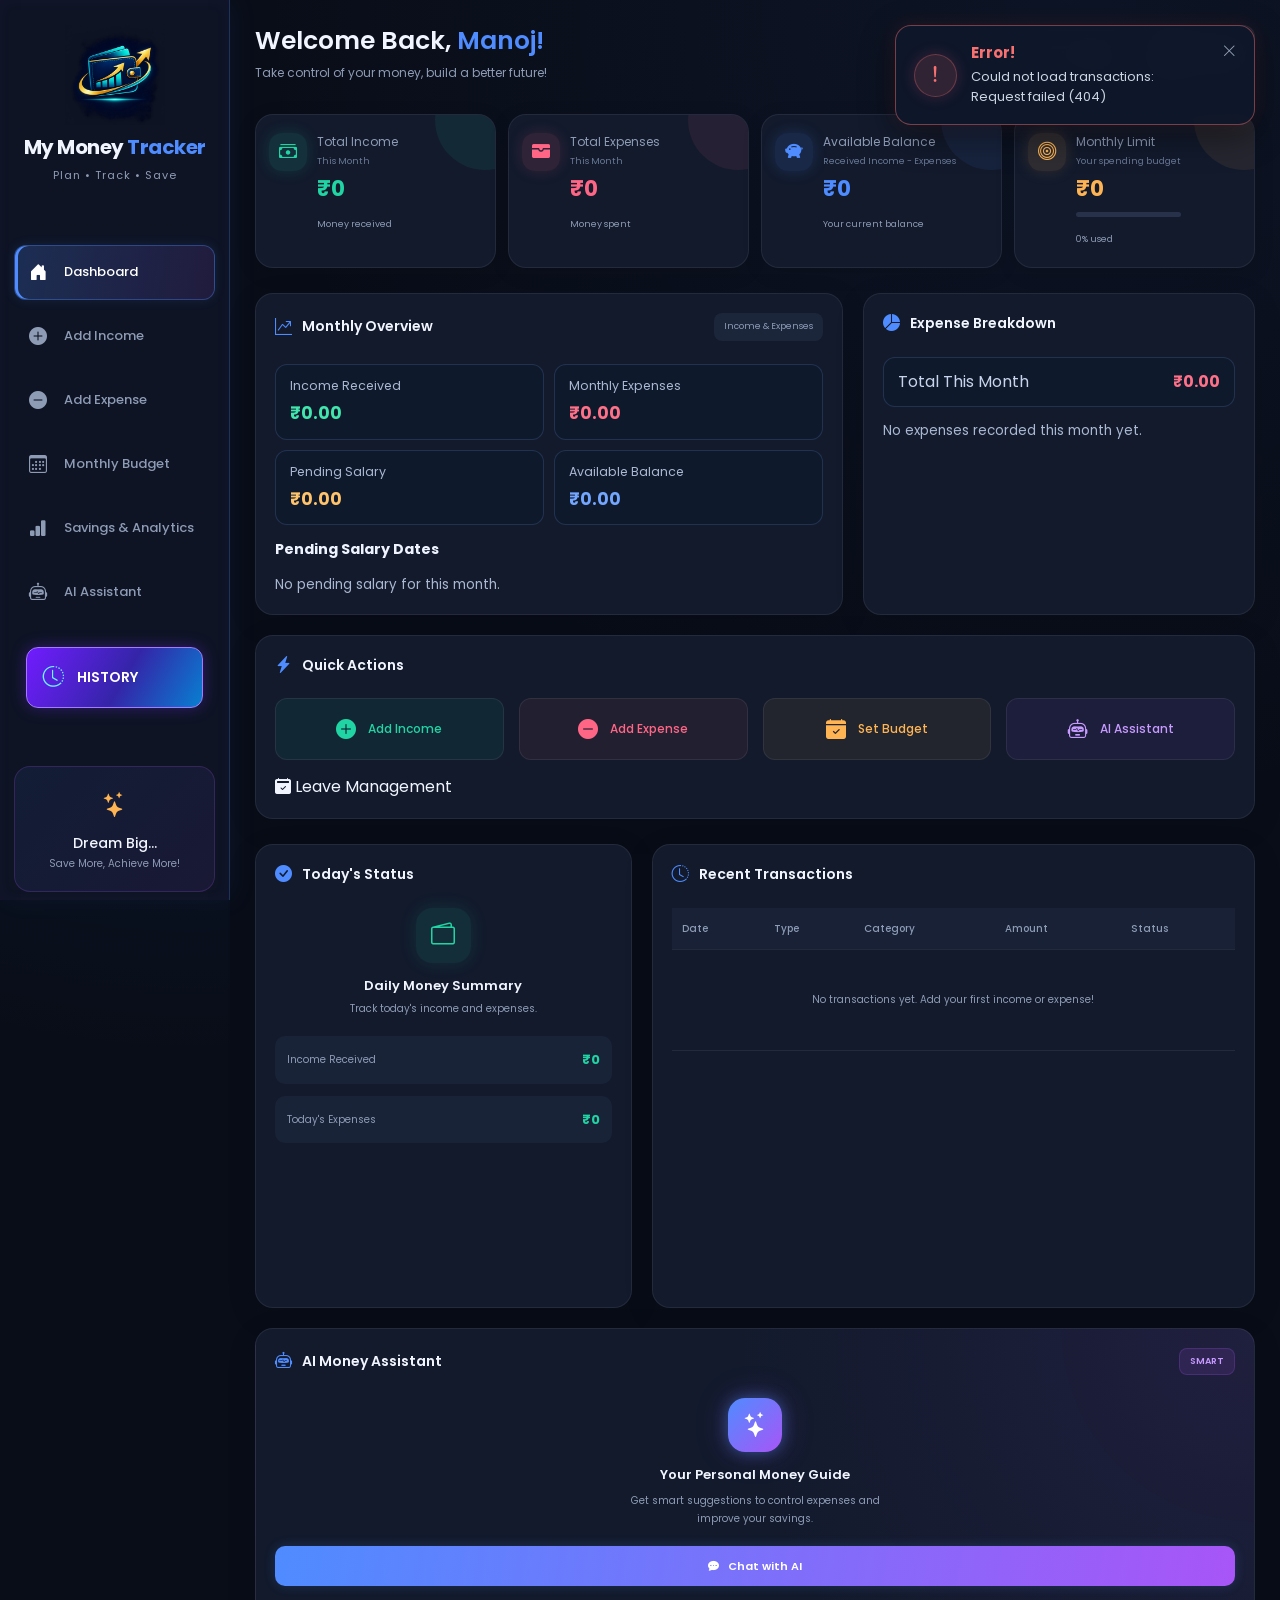
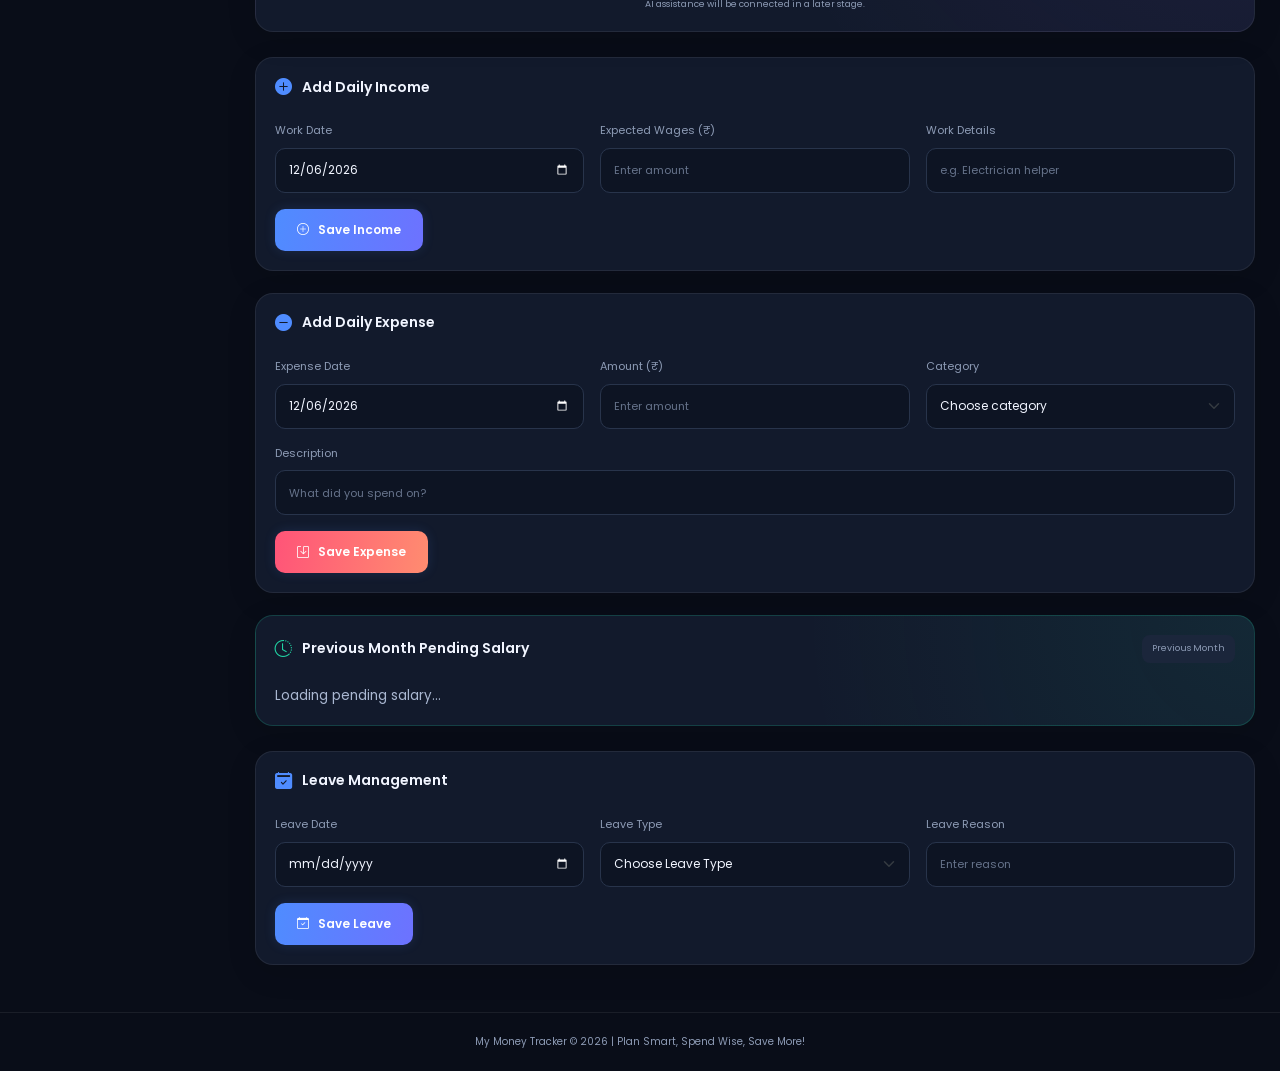
==== commit a11eb41c: "Update index.html" ====
--- a/index.html
+++ b/index.html
@@ -62,11 +62,6 @@
                     <span>Add Expense</span>
                 </a>
 
-                <a href="#bank-transfer" class="nav-link">
-                    <i class="bi bi-bank2"></i>
-                    <span>Bank Transfer</span>
-                </a>
-
                 <a href="#budget" class="nav-link">
                     <i class="bi bi-calendar3"></i>
                     <span>Monthly Budget</span>
@@ -169,7 +164,6 @@
                         <small>Received Income - Expenses</small>
                         <h2 id="available-balance">₹0</h2>
                         <span>Your current balance</span>
-                        <small id="total-transfers" class="transfer-summary">Transferred to bank: ₹0</small>
                     </div>
                 </article>
 
@@ -252,11 +246,6 @@
                         <a href="#expense" class="action-button action-expense">
                             <i class="bi bi-dash-circle-fill"></i>
                             <span>Add Expense</span>
-                        </a>
-
-                        <a href="#bank-transfer" class="action-button action-transfer">
-                            <i class="bi bi-bank2"></i>
-                            <span>Bank Transfer</span>
                         </a>
 
                         <a href="#budget" class="action-button action-budget">
@@ -520,34 +509,6 @@
 
             </section>
 
-            <!-- BANK TRANSFER SECTION -->
-            <section class="panel form-panel" id="bank-transfer">
-                <div class="panel-heading">
-                    <h3><i class="bi bi-bank2"></i> Transfer Money to My Bank</h3>
-                </div>
-
-                <form id="transfer-form" class="row g-3">
-                    <div class="col-md-4">
-                        <label for="transfer-date" class="form-label">Transfer Date</label>
-                        <input type="date" class="form-control" id="transfer-date" max="" required>
-                    </div>
-                    <div class="col-md-4">
-                        <label for="transfer-amount" class="form-label">Amount (₹)</label>
-                        <input type="number" class="form-control" id="transfer-amount" min="0.01" step="0.01" placeholder="Enter amount" required>
-                    </div>
-                    <div class="col-md-4">
-                        <label for="transfer-note" class="form-label">Bank / Account Details</label>
-                        <input type="text" class="form-control" id="transfer-note" maxlength="255" placeholder="e.g. SBI savings account">
-                    </div>
-                    <div class="col-12">
-                        <button type="submit" class="submit-button transfer-submit">
-                            <i class="bi bi-check-circle-fill"></i> Confirm Transfer
-                        </button>
-                    </div>
-                </form>
-            </section>
-
-
             <!-- PREVIOUS MONTH PENDING SALARY -->
             <section class="panel previous-pending-panel">
 
--- a/style.css
+++ b/style.css
@@ -3070,3 +3070,28 @@
     }
 
 }
+/* ========================================
+   BANK TRANSFER ADD-ON
+======================================== */
+.transfer-summary {
+    display: block;
+    margin-top: 7px;
+    color: var(--orange);
+    font-size: 10px;
+    font-weight: 600;
+    line-height: 1.5;
+}
+
+.action-transfer {
+    border-color: rgba(255, 180, 84, 0.24);
+}
+
+.action-transfer i,
+.transfer-submit i {
+    color: var(--orange);
+}
+
+.transfer-submit:disabled {
+    opacity: 0.65;
+    cursor: not-allowed;
+}
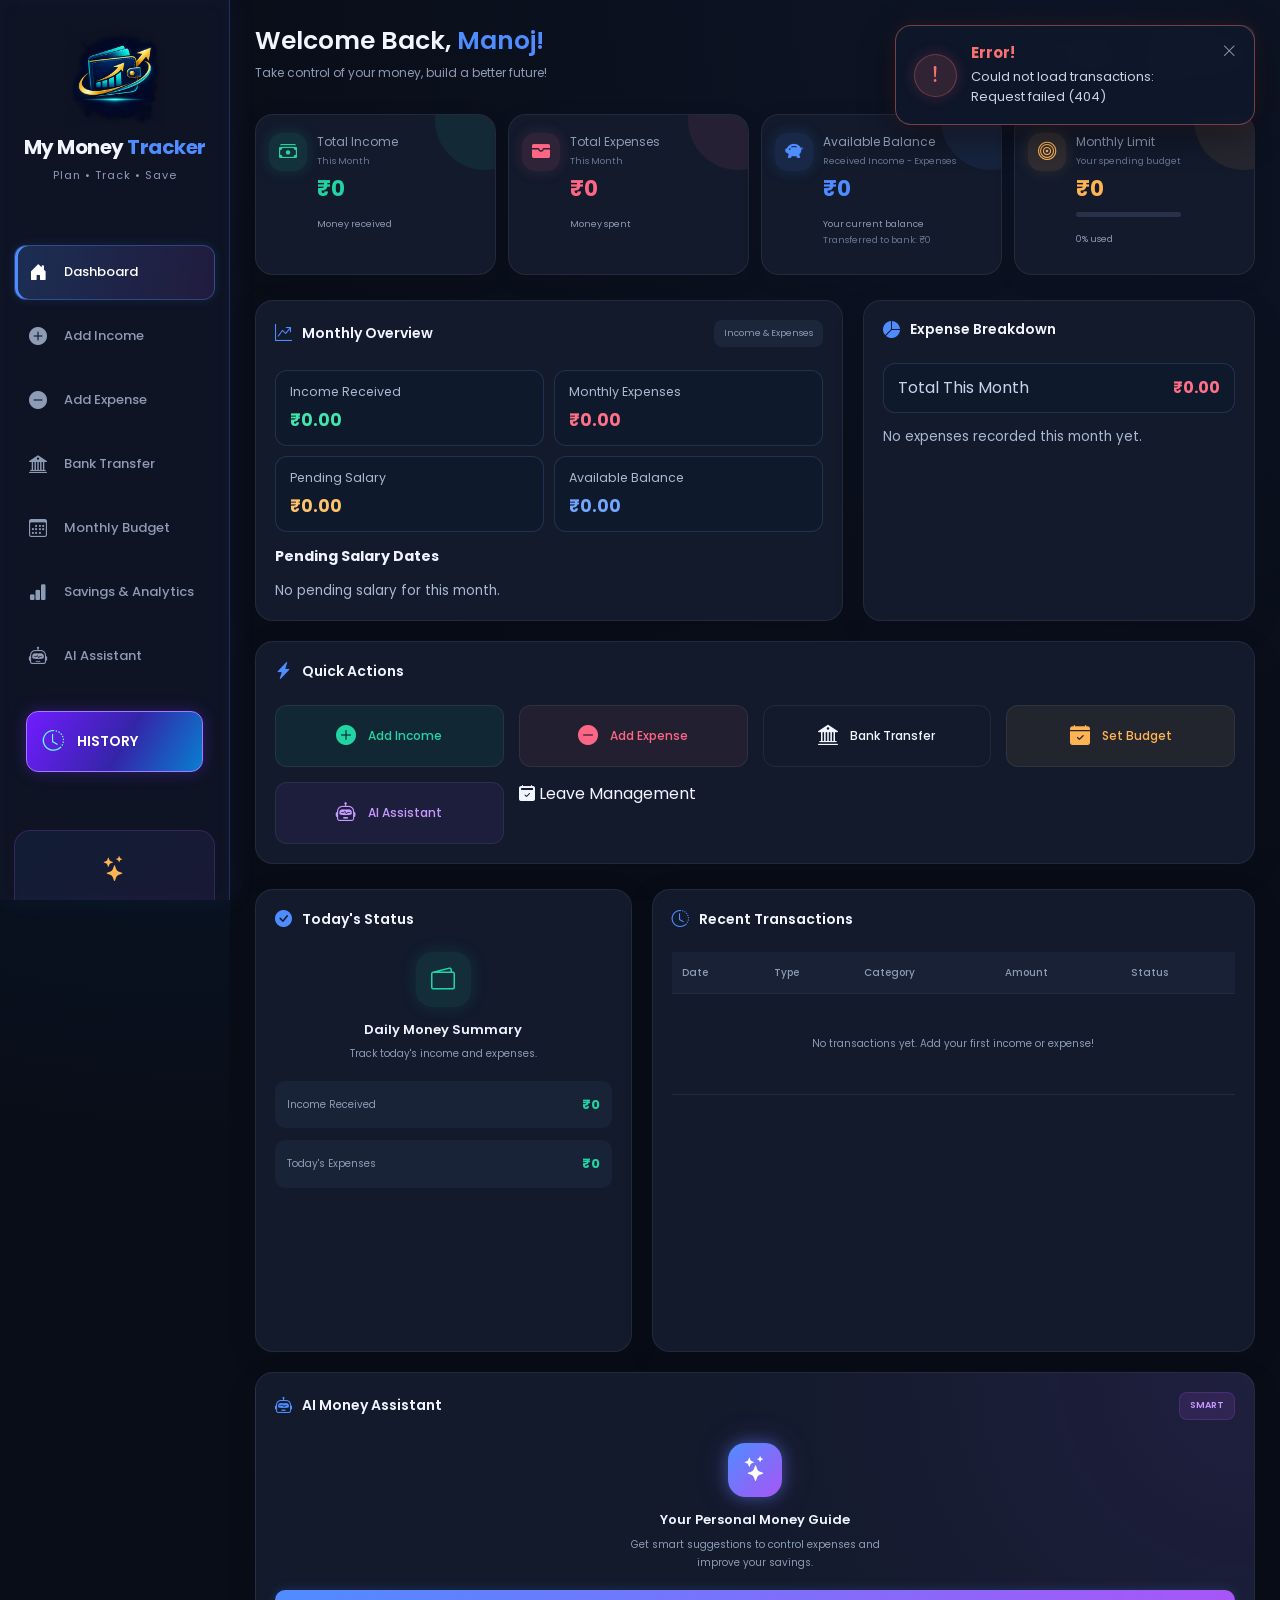
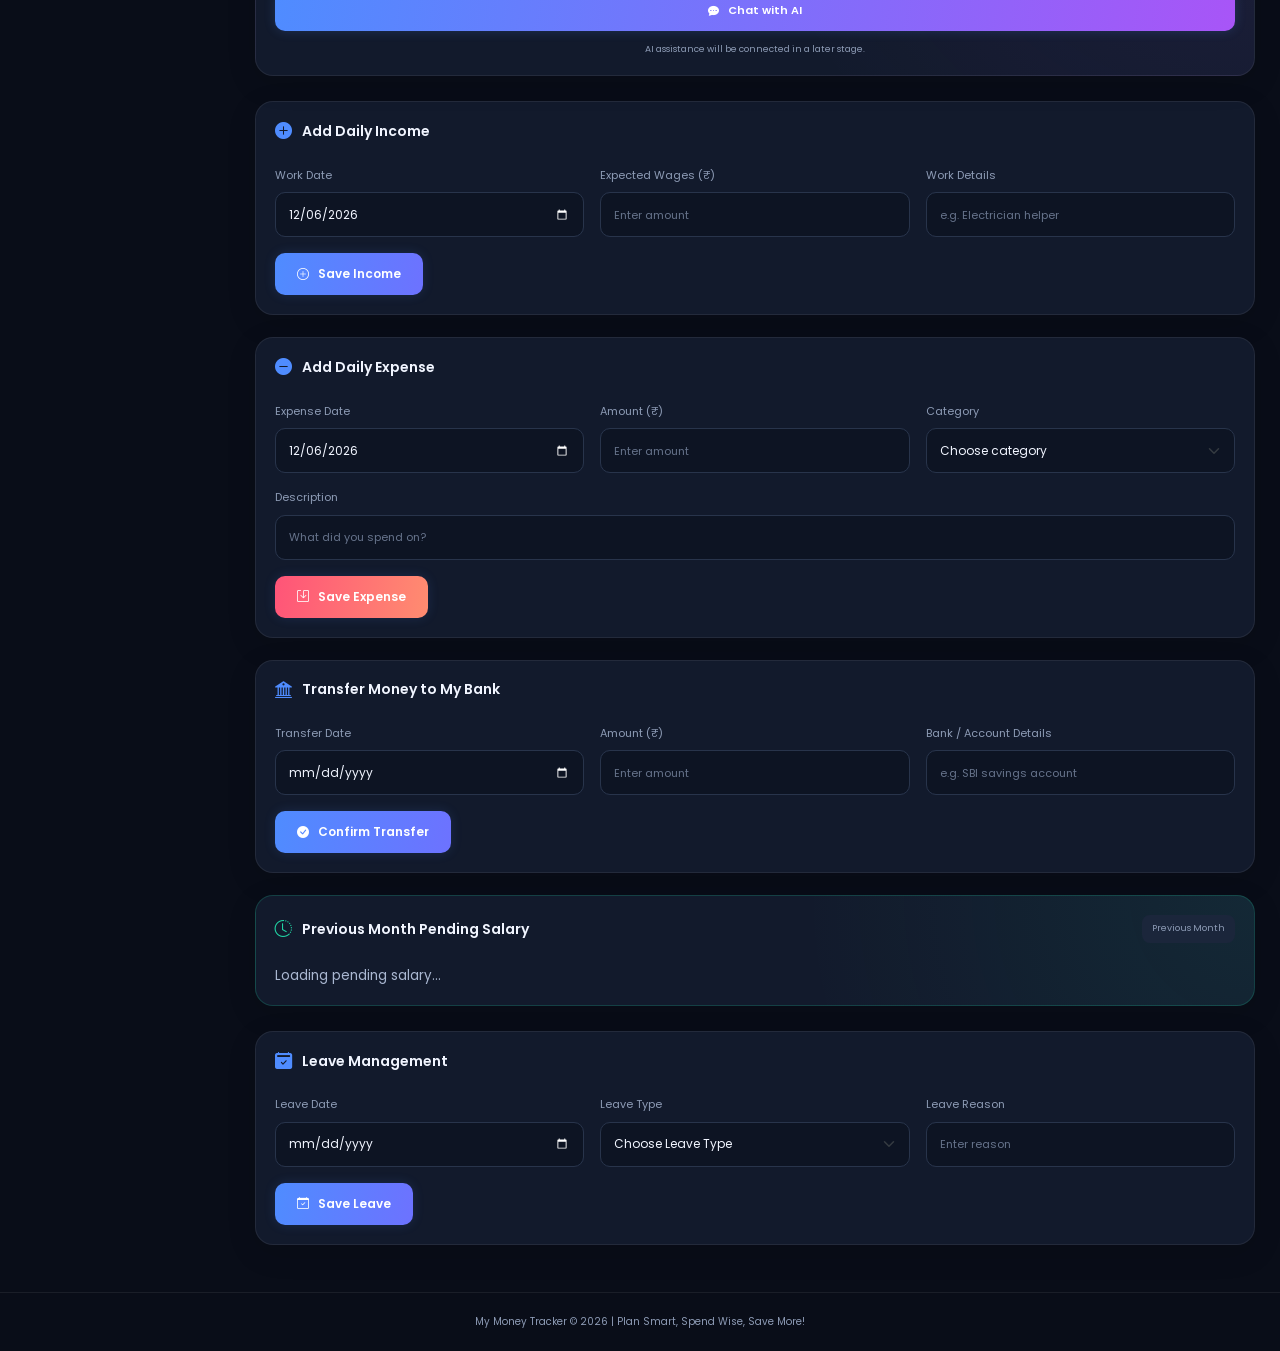
==== commit ecaa1fd8: "Update index.html" ====
--- a/index.html
+++ b/index.html
@@ -62,6 +62,11 @@
                     <span>Add Expense</span>
                 </a>
 
+                <a href="#bank-transfer" class="nav-link">
+                    <i class="bi bi-bank2"></i>
+                    <span>Bank Transfer</span>
+                </a>
+
                 <a href="#budget" class="nav-link">
                     <i class="bi bi-calendar3"></i>
                     <span>Monthly Budget</span>
@@ -164,6 +169,7 @@
                         <small>Received Income - Expenses</small>
                         <h2 id="available-balance">₹0</h2>
                         <span>Your current balance</span>
+                        <small id="total-transfers" class="transfer-summary">Transferred to bank: ₹0</small>
                     </div>
                 </article>
 
@@ -246,6 +252,11 @@
                         <a href="#expense" class="action-button action-expense">
                             <i class="bi bi-dash-circle-fill"></i>
                             <span>Add Expense</span>
+                        </a>
+
+                        <a href="#bank-transfer" class="action-button action-transfer">
+                            <i class="bi bi-bank2"></i>
+                            <span>Bank Transfer</span>
                         </a>
 
                         <a href="#budget" class="action-button action-budget">
@@ -509,6 +520,34 @@
 
             </section>
 
+            <!-- BANK TRANSFER SECTION -->
+            <section class="panel form-panel" id="bank-transfer">
+                <div class="panel-heading">
+                    <h3><i class="bi bi-bank2"></i> Transfer Money to My Bank</h3>
+                </div>
+
+                <form id="transfer-form" class="row g-3">
+                    <div class="col-md-4">
+                        <label for="transfer-date" class="form-label">Transfer Date</label>
+                        <input type="date" class="form-control" id="transfer-date" max="" required>
+                    </div>
+                    <div class="col-md-4">
+                        <label for="transfer-amount" class="form-label">Amount (₹)</label>
+                        <input type="number" class="form-control" id="transfer-amount" min="0.01" step="0.01" placeholder="Enter amount" required>
+                    </div>
+                    <div class="col-md-4">
+                        <label for="transfer-note" class="form-label">Bank / Account Details</label>
+                        <input type="text" class="form-control" id="transfer-note" maxlength="255" placeholder="e.g. SBI savings account">
+                    </div>
+                    <div class="col-12">
+                        <button type="submit" class="submit-button transfer-submit">
+                            <i class="bi bi-check-circle-fill"></i> Confirm Transfer
+                        </button>
+                    </div>
+                </form>
+            </section>
+
+
             <!-- PREVIOUS MONTH PENDING SALARY -->
             <section class="panel previous-pending-panel">
 
--- a/style.css
+++ b/style.css
@@ -3070,28 +3070,3 @@
     }
 
 }
-/* ========================================
-   BANK TRANSFER ADD-ON
-======================================== */
-.transfer-summary {
-    display: block;
-    margin-top: 7px;
-    color: var(--orange);
-    font-size: 10px;
-    font-weight: 600;
-    line-height: 1.5;
-}
-
-.action-transfer {
-    border-color: rgba(255, 180, 84, 0.24);
-}
-
-.action-transfer i,
-.transfer-submit i {
-    color: var(--orange);
-}
-
-.transfer-submit:disabled {
-    opacity: 0.65;
-    cursor: not-allowed;
-}
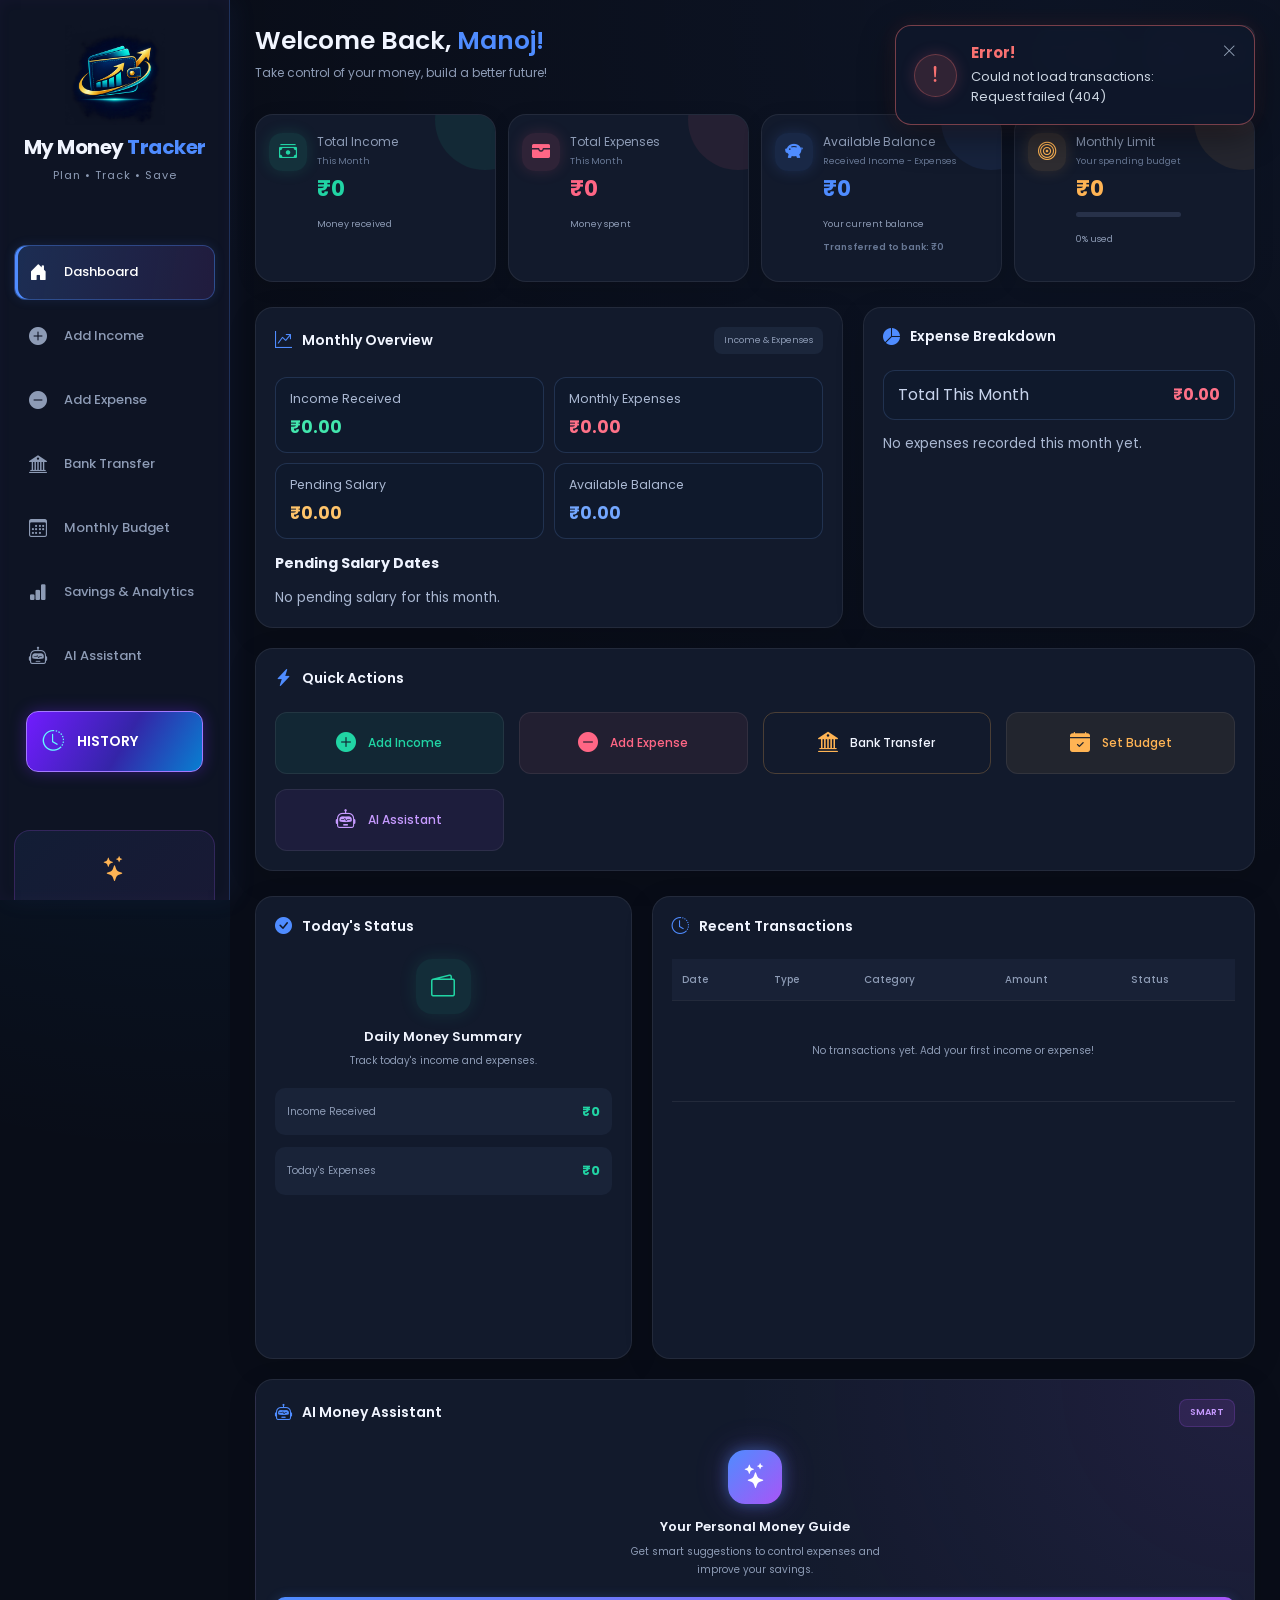
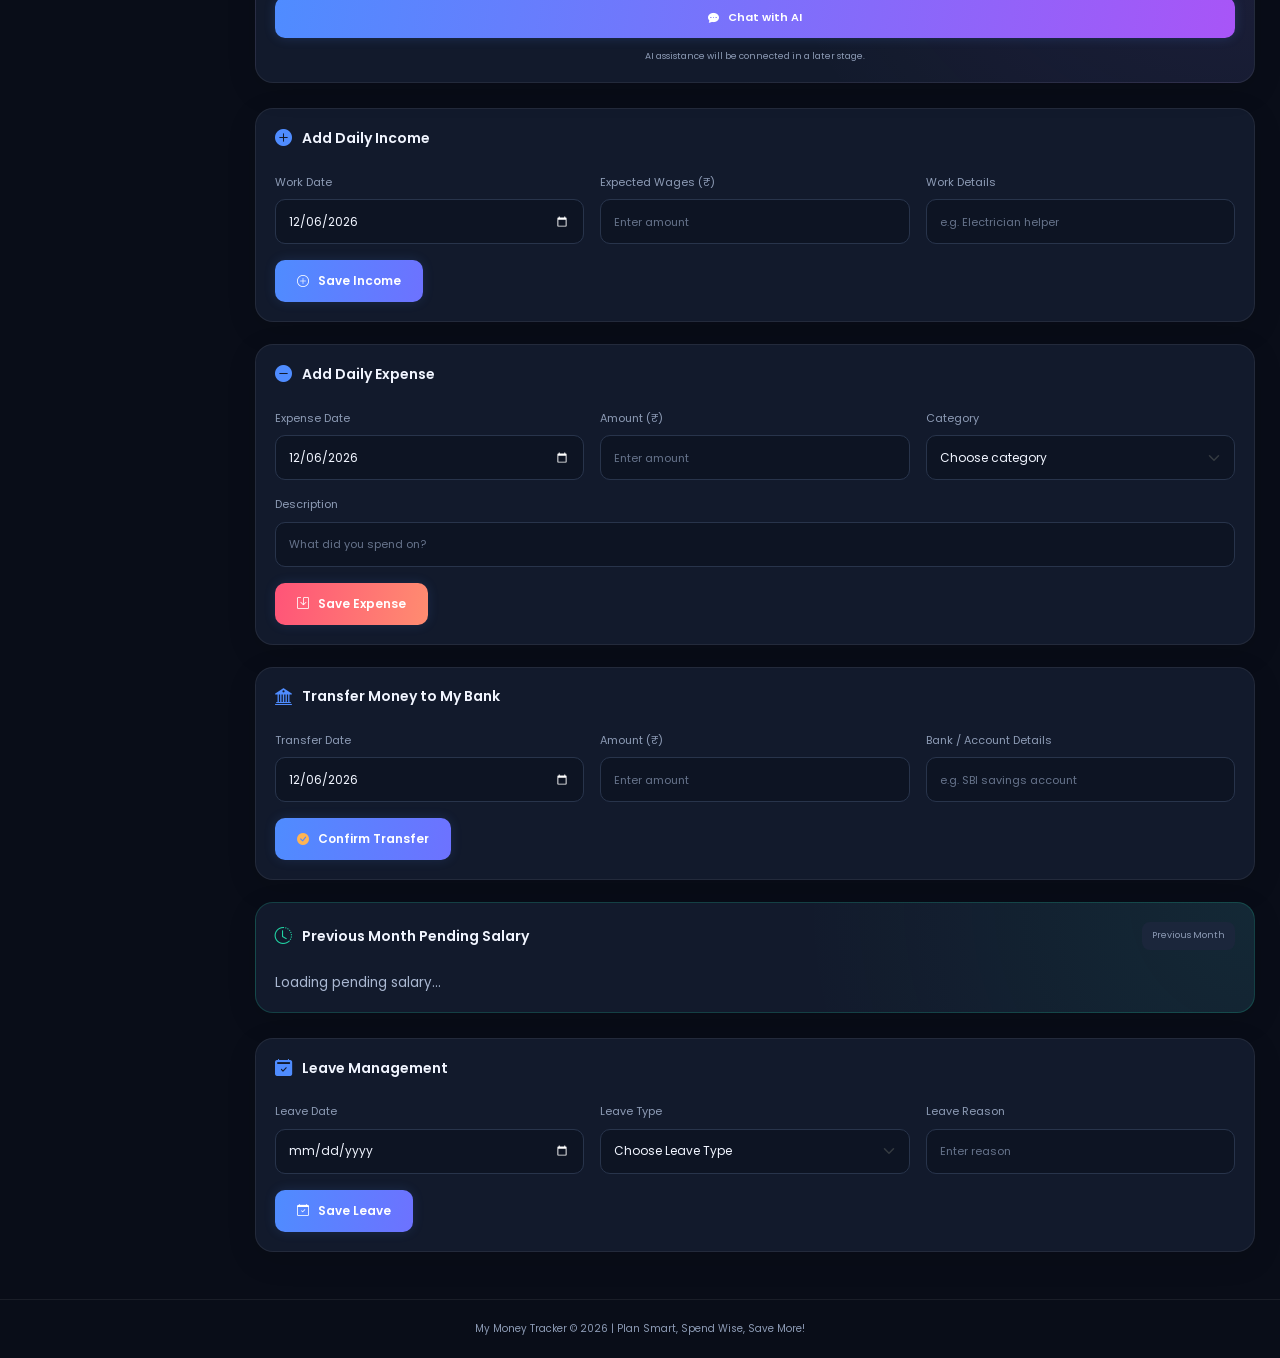
==== commit 7af76c63: "Update index.html" ====
--- a/index.html
+++ b/index.html
@@ -269,12 +269,6 @@
                             <span>AI Assistant</span>
                         </a>
 
-
-                        <a href="#leave-management" class="nav-link">
-                            <i class="bi bi-calendar2-check-fill"></i>
-                            <span>Leave Management</span>
-                        </a>
-
                     </div>
 
                 </article>
--- a/style.css
+++ b/style.css
@@ -3070,3 +3070,28 @@
     }
 
 }
+/* ========================================
+   BANK TRANSFER ADD-ON
+======================================== */
+.transfer-summary {
+    display: block;
+    margin-top: 7px;
+    color: var(--orange);
+    font-size: 10px;
+    font-weight: 600;
+    line-height: 1.5;
+}
+
+.action-transfer {
+    border-color: rgba(255, 180, 84, 0.24);
+}
+
+.action-transfer i,
+.transfer-submit i {
+    color: var(--orange);
+}
+
+.transfer-submit:disabled {
+    opacity: 0.65;
+    cursor: not-allowed;
+}
